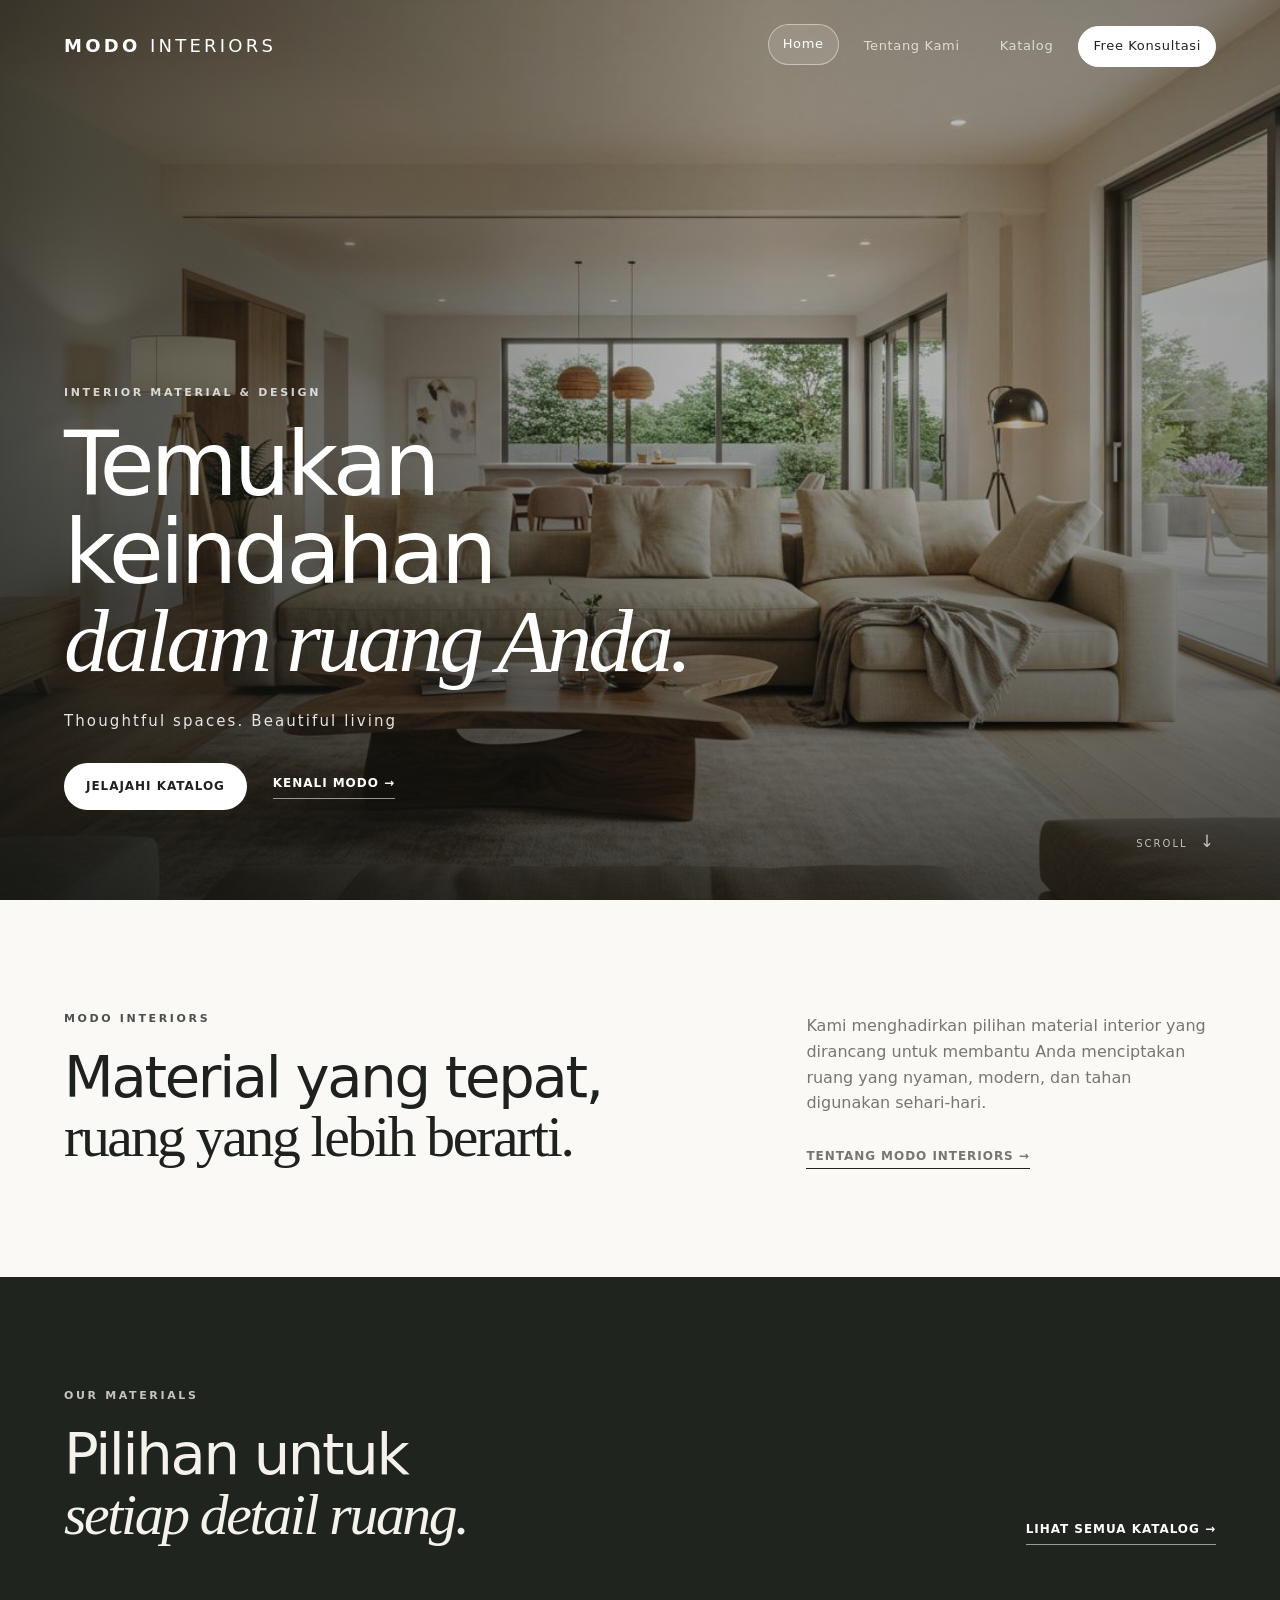
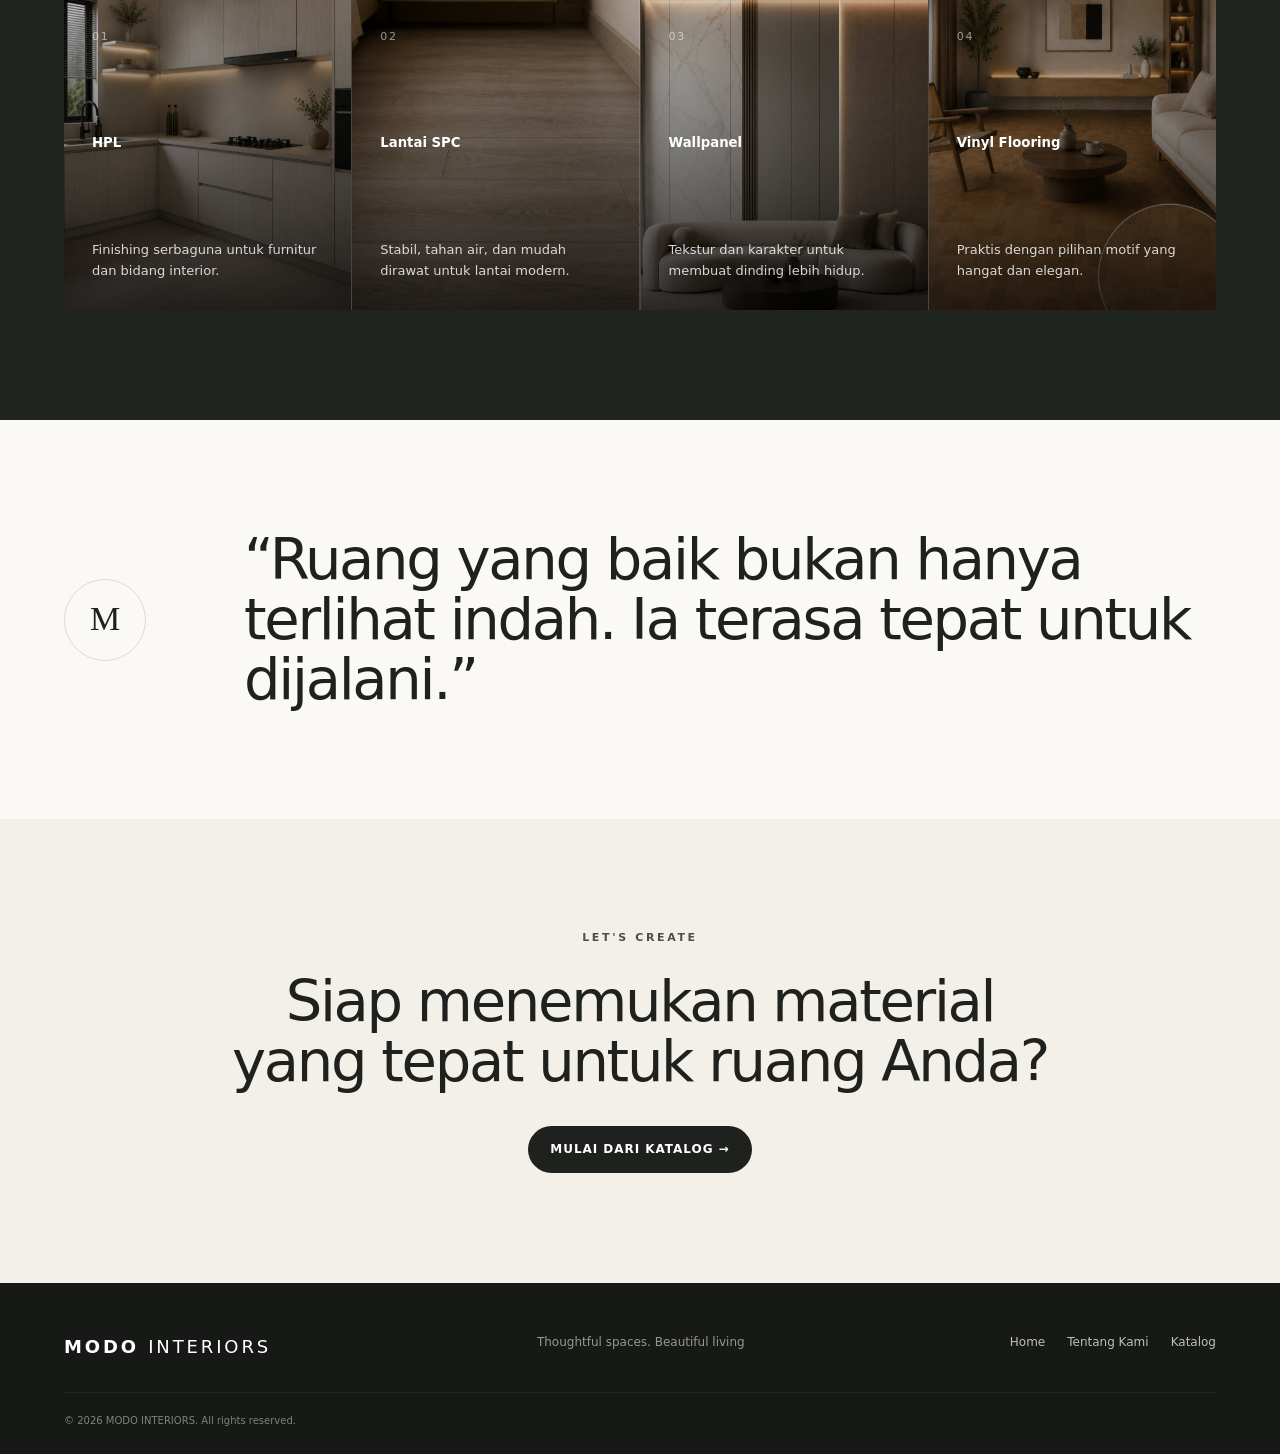
==== index.html @ 5bb3e73a "first commit" ====
<!DOCTYPE html>
<html lang="id">
<head>
  <meta charset="UTF-8">
  <meta name="viewport" content="width=device-width, initial-scale=1.0">
  <meta name="description" content="MODO INTERIORS — solusi material dan desain interior untuk ruang yang indah, fungsional, dan berkarakter.">
  <title>MODO INTERIORS — Home</title>
  <link rel="stylesheet" href="css/style.css">
</head>
<body class="home-page">
  <header class="site-header">
    <a class="brand" href="index.html">MODO <span>INTERIORS</span></a>
    <button class="menu-toggle" aria-label="Buka menu">☰</button>
    <nav class="main-nav">
      <a class="active" href="index.html">Home</a>
      <a href="about.html">Tentang Kami</a>
      <a href="katalog.html">Katalog</a>
      <a
  href="https://wa.me/6281770011710"
  target="_blank"
  rel="noopener noreferrer"
  class="nav-cta"
>
  Free Konsultasi
</a>
</a>
    </nav>
  </header>

  <main>
    <section class="hero">
      <!-- Ganti background hero di CSS (.hero) dengan foto ruangan Anda -->
      <div class="hero-overlay"></div>
      <div class="hero-content">
        <p class="eyebrow">INTERIOR MATERIAL &amp; DESIGN</p>
        <h1>Temukan keindahan<br><em>dalam ruang Anda.</em></h1>
        <p class="hero-subtitle">Thoughtful spaces. Beautiful living</p>
        <div class="hero-actions">
          <a class="btn btn-light" href="katalog.html">Jelajahi Katalog</a>
          <a class="text-link light" href="about.html">Kenali MODO →</a>
        </div>
      </div>
      <div class="hero-scroll">SCROLL <span>↓</span></div>
    </section>

    <section class="intro section">
      <div>
        <p class="eyebrow">MODO INTERIORS</p>
        <h2>Material yang tepat,<br><span>ruang yang lebih berarti.</span></h2>
      </div>
      <div class="intro-copy">
        <p>Kami menghadirkan pilihan material interior yang dirancang untuk membantu Anda menciptakan ruang yang nyaman, modern, dan tahan digunakan sehari-hari.</p>
        <a class="text-link" href="about.html">Tentang MODO INTERIORS →</a>
      </div>
    </section>

    <section class="material-preview section section-dark">
      <div class="section-heading">
        <div>
          <p class="eyebrow">OUR MATERIALS</p>
          <h2>Pilihan untuk<br><em>setiap detail ruang.</em></h2>
        </div>
        <a class="text-link light" href="katalog.html">Lihat semua katalog →</a>
      </div>
      <div class="material-grid">
        <a class="material-tile" href="katalog.html?category=hpl"><span>01</span><h5>HPL</h5><p>Finishing serbaguna untuk furnitur dan bidang interior.</p></a>
        <a class="material-tile featured" href="katalog.html?category=spc"><span>02</span><h5>Lantai SPC</h5><p>Stabil, tahan air, dan mudah dirawat untuk lantai modern.</p></a>
        <a class="material-tile" href="katalog.html?category=wallpanel"><span>03</span><h5>Wallpanel</h5><p>Tekstur dan karakter untuk membuat dinding lebih hidup.</p></a>
        <a class="material-tile" href="katalog.html?category=vinyl"><span>04</span><h5>Vinyl Flooring</h5><p>Praktis dengan pilihan motif yang hangat dan elegan.</p></a>
      </div>
    </section>

    <section class="statement section">
      <div class="statement-mark">M</div>
      <p>“Ruang yang baik bukan hanya terlihat indah. Ia terasa tepat untuk dijalani.”</p>
    </section>

    <section class="cta section">
      <p class="eyebrow">LET'S CREATE</p>
      <h2>Siap menemukan material<br>yang tepat untuk ruang Anda?</h2>
      <a class="btn btn-dark" href="katalog.html">Mulai dari Katalog →</a>
    </section>
  </main>

  <footer class="footer">
    <div class="footer-brand">MODO <span>INTERIORS</span></div>
    <div class="footer-copy">Thoughtful spaces. Beautiful living</div>
    <div class="footer-nav"><a href="index.html">Home</a><a href="about.html">Tentang Kami</a><a href="katalog.html">Katalog</a></div>
    <div class="footer-bottom">© 2026 MODO INTERIORS. All rights reserved.</div>
  </footer>
  <script src="js/main.js"></script>
</body>
</html>
---- css/style.css ----
:root{
  --ink:#1f211f;
  --muted:#77766f;
  --cream:#f3f0e9;
  --paper:#faf9f6;
  --dark:#20241f;
  --line:rgba(31,33,31,.14);
  --accent:#a98557;

  --serif:Georgia,"Times New Roman",serif;
  --sans:Inter,ui-sans-serif,system-ui,-apple-system,BlinkMacSystemFont,"Segoe UI",sans-serif;
}


/* =========================================
   RESET
========================================= */

*{
  box-sizing:border-box;
}

html{
  scroll-behavior:smooth;
}

body{
  margin:0;
  background:var(--paper);
  color:var(--ink);
  font-family:var(--sans);
  line-height:1.6;
}

a{
  color:inherit;
  text-decoration:none;
}

button{
  font:inherit;
}


/* =========================================
   NAVBAR
========================================= */

.site-header{
  position:absolute;
  z-index:20;
  top:0;
  left:0;
  width:100%;

  display:flex;
  align-items:center;
  justify-content:space-between;

  padding:26px 5vw;

  color:var(--ink);
}


/* LOGO */

.brand{
  font-size:18px;
  font-weight:800;
  letter-spacing:.18em;
  color:var(--ink);

  transition:opacity .3s ease;
}

.brand span{
  font-weight:400;
  color:var(--ink);
}

.brand:hover{
  opacity:.7;
}


/* MAIN NAV */

.main-nav{
  display:flex;
  gap:10px;
  align-items:center;

  font-size:13px;
  letter-spacing:.05em;
}

.main-nav a{
  position:relative;

  display:inline-flex;
  align-items:center;
  justify-content:center;

  padding:9px 14px;

  color:var(--ink);
  opacity:.72;

  border:1px solid transparent;
  border-radius:100px;

  transition:
    color .3s ease,
    opacity .3s ease,
    border-color .3s ease,
    background .3s ease,
    transform .3s ease;
}

.main-nav a:hover,
.main-nav a.active{
  color:var(--ink);
  opacity:1;

  border-color:rgba(31,33,31,.22);
  background:rgba(255,255,255,.55);

  transform:translateY(-2px);
}


/* NAVBAR CTA */

.nav-cta{
  display:inline-flex;
  align-items:center;
  justify-content:center;

  padding:10px 17px;

  border:1px solid var(--ink);
  border-radius:100px;

  background:var(--ink);
  color:#fff !important;

  opacity:1 !important;

  transition:
    background .3s ease,
    color .3s ease,
    transform .3s ease,
    box-shadow .3s ease;
}

.nav-cta:hover{
  background:transparent;
  color:var(--ink) !important;

  transform:translateY(-2px);

  box-shadow:0 8px 20px rgba(31,33,31,.08);
}


/* =========================================
   HOME NAVBAR
   Navbar di atas foto menggunakan warna putih
========================================= */

.home-page .site-header{
  color:#fff;
}

.home-page .brand,
.home-page .brand span{
  color:#fff;
}

.home-page .main-nav a{
  color:#fff;
}

.home-page .main-nav a:hover,
.home-page .main-nav a.active{
  color:#fff;

  border-color:rgba(255,255,255,.45);
  background:rgba(255,255,255,.12);
}

.home-page .nav-cta{
  border-color:#fff;
  background:#fff;
  color:var(--ink) !important;
}

.home-page .nav-cta:hover{
  background:transparent;
  color:#fff !important;

  box-shadow:none;
}


/* =========================================
   MOBILE MENU BUTTON
========================================= */

.menu-toggle{
  display:none;

  background:none;
  border:0;

  color:var(--ink);

  font-size:25px;
  cursor:pointer;
}

.home-page .menu-toggle{
  color:#fff;
}


/* =========================================
   HERO HOME
========================================= */

.hero{
  min-height:100vh;

  position:relative;

  display:flex;
  align-items:flex-end;

  overflow:hidden;

  color:#fff;

  background:
    linear-gradient(
      90deg,
      rgba(22,25,22,.72),
      rgba(22,25,22,.25) 60%,
      rgba(22,25,22,.38)
    ),
    url("../assets/hero-room.jpg") center/cover,
    linear-gradient(135deg,#756b5d,#252823);
}

.hero-overlay{
  position:absolute;
  inset:0;

  background:
    linear-gradient(
      0deg,
      rgba(10,12,10,.55),
      transparent 55%
    );
}

.hero-content{
  position:relative;
  z-index:1;

  padding:0 5vw 10vh;

  max-width:900px;
}

.eyebrow{
  font-size:11px;
  letter-spacing:.24em;
  font-weight:700;

  margin:0 0 20px;

  opacity:.78;
}

.hero h1,
.page-hero h1,
.catalog-header h1{
  font-size:clamp(48px,7vw,92px);
  line-height:.98;

  letter-spacing:-.045em;

  margin:0;

  font-weight:500;
}

h1 em,
h2 em{
  font-family:var(--serif);
  font-weight:400;
}

.hero-subtitle{
  font-size:15px;
  letter-spacing:.14em;

  margin:24px 0 30px;

  opacity:.88;
}

.hero-actions{
  display:flex;
  gap:26px;

  align-items:center;
}

.hero-scroll{
  position:absolute;

  right:5vw;
  bottom:45px;

  font-size:10px;
  letter-spacing:.2em;

  opacity:.7;
}

.hero-scroll span{
  font-size:17px;
  margin-left:7px;
}


/* =========================================
   BUTTONS
========================================= */

.btn{
  display:inline-flex;
  align-items:center;
  justify-content:center;

  padding:13px 21px;

  border-radius:100px;
  border:1px solid transparent;

  font-size:12px;
  font-weight:700;

  letter-spacing:.08em;
  text-transform:uppercase;

  transition:
    transform .3s ease,
    background .3s ease,
    color .3s ease,
    border-color .3s ease;
}

.btn:hover{
  transform:translateY(-2px);
}

.btn-light{
  background:#fff;
  color:var(--ink);
}

.btn-dark{
  background:var(--ink);
  color:#fff;
}

.text-link{
  font-size:12px;
  font-weight:700;

  letter-spacing:.08em;
  text-transform:uppercase;

  border-bottom:1px solid var(--ink);

  padding-bottom:5px;
}

.text-link.light{
  color:#fff;
  border-color:rgba(255,255,255,.55);
}


/* =========================================
   GENERAL SECTION
========================================= */

.section{
  padding:110px 5vw;
}


/* =========================================
   INTRO
========================================= */

.intro{
  display:grid;

  grid-template-columns:1.2fr .8fr;

  gap:10vw;

  align-items:end;
}

.intro h2,
.section-heading h2,
.statement p,
.about-text h2,
.about-services h2,
.cta h2{
  font-size:clamp(38px,4.5vw,64px);

  line-height:1.04;

  letter-spacing:-.04em;

  font-weight:500;

  margin:0;
}

.intro h2 span{
  font-family:var(--serif);
  font-weight:400;
}

.intro-copy{
  max-width:480px;
  color:var(--muted);
}

.intro-copy p{
  font-size:16px;
  margin:0 0 26px;
}


/* =========================================
   DARK SECTION
========================================= */

.section-dark{
  background:var(--dark);
  color:#f5f2eb;
}

.section-heading{
  display:flex;

  justify-content:space-between;

  gap:30px;

  align-items:end;

  margin-bottom:55px;
}


/* =========================================
   MATERIAL GRID
========================================= */

.material-grid{
  display:grid;

  grid-template-columns:repeat(4,1fr);

  gap:1px;

  background:rgba(255,255,255,.16);
}

.material-tile{
  min-height:310px;

  padding:28px;

  display:flex;
  flex-direction:column;
  justify-content:space-between;

  background:var(--dark);

  transition:.35s;
}

.material-tile:hover{
  background:#2c312b;

  transform:translateY(-4px);
}

.material-tile span,
.value-grid span,
.service-list span{
  font-size:11px;
  letter-spacing:.16em;

  opacity:.55;
}

.material-tile h3{
  font-size:29px;

  margin:0 0 9px;

  font-weight:500;
}

.material-tile p{
  font-size:13px;

  color:#b9b8b1;

  margin:0;

  max-width:230px;
}


/* =========================================
   STATEMENT
========================================= */

.statement{
  display:grid;

  grid-template-columns:120px 1fr;

  gap:60px;

  align-items:center;
}

.statement-mark{
  width:82px;
  height:82px;

  border:1px solid var(--line);

  border-radius:50%;

  display:grid;
  place-items:center;

  font-family:var(--serif);

  font-size:34px;
}

.statement p{
  max-width:950px;
}


/* =========================================
   CTA SECTION
========================================= */

.cta{
  text-align:center;

  background:var(--cream);
}

.cta .eyebrow{
  margin-bottom:25px;
}

.cta .btn{
  margin-top:34px;
}


/* =========================================
   FOOTER
========================================= */

.footer{
  background:#161915;

  color:#fff;

  padding:50px 5vw 25px;

  display:grid;

  grid-template-columns:1fr 1fr auto;

  gap:30px;

  align-items:start;
}

.footer-brand{
  font-size:18px;

  font-weight:800;

  letter-spacing:.16em;

  color:#fff;
}

.footer-brand span{
  font-weight:400;
  color:#fff;
}

.footer-copy{
  font-size:12px;
  opacity:.55;
}

.footer-nav{
  display:flex;

  gap:22px;

  font-size:12px;

  opacity:.72;
}

.footer-nav a{
  transition:opacity .25s ease;
}

.footer-nav a:hover{
  opacity:1;
}

.footer-bottom{
  grid-column:1/-1;

  border-top:1px solid rgba(255,255,255,.12);

  padding-top:20px;

  font-size:10px;

  opacity:.45;
}


/* =========================================
   ABOUT PAGE HERO
========================================= */


 .page-hero{
  min-height:72vh;

  position:relative;

  display:flex;

  align-items:end;

  padding:0 5vw 90px;

  color:#fff;

  background:
    linear-gradient(
      90deg,
      rgba(25,28,25,.65),
      rgba(25,28,25,.25)
    ),
    url("../assets/tentangkami.jpg") center/cover no-repeat,
    linear-gradient(135deg,#242821,#55584e);
}



/* =========================================
   ABOUT STORY
========================================= */

.about-story{
  display:grid;

  grid-template-columns:.35fr 1fr;

  gap:8vw;
}

.about-text{
  max-width:850px;
}

.about-text h2{
  margin-bottom:35px;
}

.about-text p{
  color:var(--muted);

  max-width:760px;

  font-size:17px;
}


/* =========================================
   ABOUT VALUES
========================================= */

.value-grid{
  display:grid;

  grid-template-columns:repeat(3,1fr);

  gap:1px;

  background:rgba(255,255,255,.15);
}

.value-grid article{
  background:var(--dark);

  padding:35px;

  min-height:300px;
}

.value-grid h3{
  font-size:30px;

  font-weight:500;

  margin:75px 0 12px;
}

.value-grid p{
  font-size:14px;

  color:#b9b8b1;

  max-width:300px;
}


/* =========================================
   ABOUT SERVICES
========================================= */

.about-services{
  display:grid;

  grid-template-columns:1fr 1fr;

  gap:10vw;
}

.service-list{
  border-top:1px solid var(--line);
}

.service-list div{
  padding:23px 0;

  border-bottom:1px solid var(--line);

  display:grid;

  grid-template-columns:50px 1fr;

  column-gap:15px;
}

.service-list strong{
  font-size:19px;

  font-weight:500;
}

.service-list p{
  grid-column:2;

  margin:5px 0 0;

  color:var(--muted);

  font-size:14px;
}


/* =========================================
   ABOUT COMPANY INFO
========================================= */

.about-info{
  display:grid;

  grid-template-columns:repeat(3,1fr);

  gap:30px;

  margin-top:60px;

  border-top:1px solid var(--line);

  padding-top:30px;
}

.about-info-item{
  padding-right:30px;

  border-right:1px solid var(--line);
}

.about-info-item:last-child{
  border-right:none;
}

.about-label{
  display:block;

  margin-bottom:12px;

  font-size:10px;

  letter-spacing:.18em;

  text-transform:uppercase;

  color:#777;
}

.about-info-item p{
  margin:0;

  color:var(--ink);

  font-size:14px;

  line-height:1.7;
}


/* =========================================
   CATALOG HEADER
========================================= */

.catalog-header{
  padding-top:170px;

  padding-bottom:80px;

  background:var(--cream);
}

.catalog-lead{
  max-width:540px;

  margin:30px 0 0;

  color:var(--muted);

  font-size:16px;
}

.catalog-categories{
  padding-top:50px;
}


/* =========================================
   CATALOG GRID
========================================= */

.catalog-grid{
  display:grid;

  grid-template-columns:repeat(3,1fr);

  gap:18px;
}


/* =========================================
   CATALOG CARD
========================================= */

.catalog-card{
  position:relative;

  min-height:380px;

  overflow:hidden;

  border:none;

  color:#fff;

  background:#333;

  cursor:pointer;

  transition:
    transform .3s ease,
    box-shadow .3s ease;
}

.catalog-card:hover,
.catalog-card.selected{
  transform:translateY(-5px);

  box-shadow:
    0 15px 40px rgba(31,33,31,.15);
}


/* CATALOG IMAGE */

.catalog-card-image{
  position:absolute;

  inset:0;

  width:100%;
  height:100%;

  object-fit:cover;

  transition:transform .5s ease;
}

.catalog-card:hover .catalog-card-image{
  transform:scale(1.05);
}


/* CATALOG OVERLAY */

.catalog-card-overlay{
  position:absolute;

  inset:0;

  background:
    linear-gradient(
      to top,
      rgba(0,0,0,.75),
      rgba(0,0,0,.1) 65%
    );
}


/* CATALOG TEXT */

.catalog-card .catalog-number,
.catalog-card .catalog-card-info,
.catalog-card .catalog-arrow{
  position:relative;

  z-index:2;
}

.catalog-card .catalog-number{
  display:block;

  padding:26px;

  color:#fff;

  opacity:.75;
}

.catalog-card-info{
  position:absolute !important;

  left:26px;
  right:70px;
  bottom:26px;

  margin-top:auto;
}

.catalog-card h3{
  color:#fff;

  font-size:30px;

  font-weight:500;

  margin:0 0 8px;
}

.catalog-card p{
  color:rgba(255,255,255,.78);

  font-size:13px;

  margin:0;

  max-width:270px;
}


/* CATALOG ARROW */

.catalog-arrow{
  position:absolute !important;

  right:26px;
  bottom:26px;

  font-size:18px;

  color:#fff;

  z-index:3 !important;

  transition:
    transform .3s ease,
    opacity .3s ease;
}

.catalog-card:hover .catalog-arrow{
  transform:translateX(5px);
}


/* =========================================
   CATALOG DETAIL
========================================= */

.catalog-detail{
  display:none;
}

.catalog-detail.open{
  display:block;
}

.detail-top{
  display:flex;

  justify-content:space-between;

  gap:30px;

  align-items:start;

  margin-bottom:45px;
}

.detail-top h2{
  font-size:clamp(40px,5vw,70px);

  line-height:1;

  margin:0 0 15px;

  font-weight:500;
}

.detail-top p{
  color:#b9b8b1;

  max-width:600px;
}


/* CLOSE BUTTON */

.detail-close{
  border:1px solid rgba(255,255,255,.25);

  background:none;

  color:#fff;

  width:42px;
  height:42px;

  border-radius:50%;

  font-size:25px;

  cursor:pointer;

  transition:
    background .3s ease,
    border-color .3s ease,
    transform .3s ease;
}

.detail-close:hover{
  background:rgba(255,255,255,.08);

  border-color:rgba(255,255,255,.5);

  transform:rotate(90deg);
}


/* DETAIL CONTENT */

.detail-content{
  display:grid;

  grid-template-columns:1fr 1fr;

  gap:25px;
}

.detail-image{
  background:#30352f;

  padding:12px;
}

.detail-image img{
  display:block;

  width:100%;
  height:auto;
}

.detail-placeholder{
  min-height:330px;

  border:1px dashed rgba(255,255,255,.25);

  display:grid;

  place-items:center;

  text-align:center;

  padding:40px;

  color:#aaa;
}

.detail-placeholder strong{
  display:block;

  color:#fff;

  font-size:20px;

  margin-bottom:8px;
}


/* =========================================
   ABOUT PAGE HERO - OPTIONAL ROOM IMAGE
========================================= */

/*
  Masukkan foto ruangan Tentang Kami ke:

  assets/about-hero.jpg

  Jika nama file berbeda,
  ubah url di .page-hero di atas.
*/


/* =========================================
   TABLET
========================================= */

@media(max-width:900px){

  /* NAVBAR */

  .main-nav{
    display:none;

    position:absolute;

    top:72px;

    right:5vw;
    left:5vw;

    background:rgba(25,27,24,.97);

    padding:22px;

    flex-direction:column;

    align-items:stretch;

    border-radius:14px;

    box-shadow:
      0 15px 40px rgba(0,0,0,.15);
  }

  .main-nav.open{
    display:flex;
  }

  .main-nav a{
    color:#fff;

    justify-content:flex-start;

    width:100%;
  }

  .main-nav a:hover,
  .main-nav a.active{
    color:#fff;

    border-color:rgba(255,255,255,.25);

    background:rgba(255,255,255,.08);
  }

  .nav-cta{
    text-align:center;

    justify-content:center !important;

    margin-top:5px;
  }

  .menu-toggle{
    display:block;
  }


  /* HOME */

  .hero-content{
    padding-bottom:90px;
  }


  /* GENERAL */

  .intro,
  .about-story,
  .about-services{
    grid-template-columns:1fr;

    gap:45px;
  }


  /* MATERIAL */

  .material-grid,
  .catalog-grid{
    grid-template-columns:repeat(2,1fr);
  }


  /* VALUES */

  .value-grid{
    grid-template-columns:1fr;
  }


  /* FOOTER */

  .footer{
    grid-template-columns:1fr 1fr;
  }

  .footer-nav{
    grid-column:1/-1;
  }


  /* CATALOG DETAIL */

  .detail-content{
    grid-template-columns:1fr;
  }


  /* ABOUT INFO */

  .about-info{
    grid-template-columns:1fr 1fr;
  }

  .about-info-item:nth-child(2){
    border-right:none;
  }

  .about-info-item:last-child{
    grid-column:1/-1;

    border-top:1px solid var(--line);

    padding-top:25px;
  }

}


/* =========================================
   MOBILE
========================================= */

@media(max-width:600px){

  /* HEADER */

  .site-header{
    padding:20px 6vw;
  }


  /* HOME */

  .hero{
    min-height:90vh;
  }

  .hero h1{
    font-size:50px;
  }

  .hero-actions{
    flex-direction:column;

    align-items:flex-start;

    gap:18px;
  }


  /* SECTION */

  .section{
    padding:75px 6vw;
  }


  /* MATERIAL + CATALOG */

  .material-grid,
  .catalog-grid{
    grid-template-columns:1fr;
  }

  .material-tile{
  position:relative;
  min-height:310px;

  padding:28px;

  display:flex;
  flex-direction:column;
  justify-content:space-between;

  overflow:hidden;

  color:#fff;

  background-color:#333;

  background-size:cover;
  background-position:center;

  transition:
    transform .35s ease,
    box-shadow .35s ease;
}

/* TEXT DI ATAS GAMBAR */
.material-tile span,
.material-tile h3,
.material-tile p{
  position:relative;
  z-index:2;
}


/* JUDUL */
.material-tile h3{
  color:#fff;
}


/* DESKRIPSI */
.material-tile p{
  color:rgba(255,255,255,.82);
}


/* HOVER */
.material-tile:hover{
  transform:translateY(-5px);

  box-shadow:
    0 18px 40px rgba(0,0,0,.18);
}

.material-grid,
.catalog-grid{
  grid-template-columns:1fr;
}

.material-tile{
  min-height:310px;
}
  /* SECTION HEADING */

  .section-heading{
    display:block;
  }

  .section-heading .text-link{
    display:inline-block;

    margin-top:25px;
  }


  /* STATEMENT */

  .statement{
    grid-template-columns:1fr;

    gap:25px;
  }

  .statement-mark{
    width:62px;
    height:62px;
  }


  /* ABOUT */

  .page-hero{
    min-height:65vh;

    padding:0 6vw 70px;

    background-position:center;
  }


  /* FOOTER */

  .footer{
    padding:40px 6vw;

    grid-template-columns:1fr;
  }

  .footer-nav{
    grid-column:auto;

    flex-wrap:wrap;
  }


  /* ABOUT INFO */

  /* =========================================
   ABOUT PAGE HERO
========================================= */

.about-hero {
  position: relative;

  min-height: 75vh;

  display: flex;
  align-items: flex-end;

  padding: 100px 7%;

  background-image: url("../assets/tentangkami.jpg") ;
  background-size: cover;
  background-position: center;
  background-repeat: no-repeat;

  overflow: hidden;
}


/* Overlay */

.about-hero-overlay {
  position: absolute;

  inset: 0;

  background:
    linear-gradient(
      90deg,
      rgba(20, 23, 20, .72) 0%,
      rgba(20, 23, 20, .35) 55%,
      rgba(20, 23, 20, .10) 100%
    );
}


/* Content */

.about-hero-content {
  position: relative;

  z-index: 2;

  max-width: 680px;

  color: #fff;
}


.about-hero-content .eyebrow {
  display: block;

  margin-bottom: 20px;

  font-size: 10px;
  letter-spacing: .25em;
  text-transform: uppercase;

  opacity: .8;
}


.about-hero-content h1 {
  margin: 0 0 24px;

  font-size: clamp(42px, 6vw, 78px);

  line-height: .98;

  font-weight: 400;

  letter-spacing: -.03em;
}


.about-hero-content p {
  max-width: 520px;

  margin: 0;

  font-size: 15px;

  line-height: 1.8;

  color: rgba(255,255,255,.82);
}
  /* CATALOG CARD */

  .catalog-card{
    min-height:340px;
  }


  /* CATALOG DETAIL */

  .detail-top{
    flex-direction:column;
  }

  .detail-close{
    align-self:flex-end;
  }

}

/* =========================================
   MATERIAL GRID
========================================= */

.material-grid{
  display:grid;
  grid-template-columns:repeat(4,1fr);
  gap:1px;
  background:rgba(255,255,255,.16);
}


.material-tile{
  position:relative;

  min-height:310px;

  padding:28px;

  display:flex;
  flex-direction:column;
  justify-content:space-between;

  overflow:hidden;

  color:#fff;

  background-color:#333;

  background-size:cover;
  background-position:center;

  transition:
    transform .35s ease,
    box-shadow .35s ease;
}


/* =========================================
   MATERIAL IMAGE BACKGROUND
========================================= */

.material-tile:nth-child(1){
  background-image:
    linear-gradient(
      to top,
      rgba(0,0,0,.78),
      rgba(0,0,0,.15)
    ),
    url("/assets/hpl/hpl\ -\ Copy.png");
}


.material-tile:nth-child(2){
  background-image:
    linear-gradient(
      to top,
      rgba(0,0,0,.78),
      rgba(0,0,0,.15)
    ),
    url("/assets/lantai-spc/lantai-spc\ -\ Copy.png");
}


.material-tile:nth-child(3){
  background-image:
    linear-gradient(
      to top,
      rgba(0,0,0,.78),
      rgba(0,0,0,.15)
    ),
    url("/assets/wallpanel/wallpanel\ -\ Copy.png");
}


.material-tile:nth-child(4){
  background-image:
    linear-gradient(
      to top,
      rgba(0,0,0,.78),
      rgba(0,0,0,.15)
    ),
    url("/assets/vinyl-flooring/vinyl-flooring\ -\ Copy.png");
}


/* TEXT */

.material-tile span,
.material-tile h3,
.material-tile p{
  position:relative;
  z-index:2;
}


.material-tile h3{
  color:#fff;
}


.material-tile p{
  color:rgba(255,255,255,.82);
}


/* HOVER */

.material-tile:hover{
  transform:translateY(-5px);

  box-shadow:
    0 18px 40px rgba(0,0,0,.18);
}
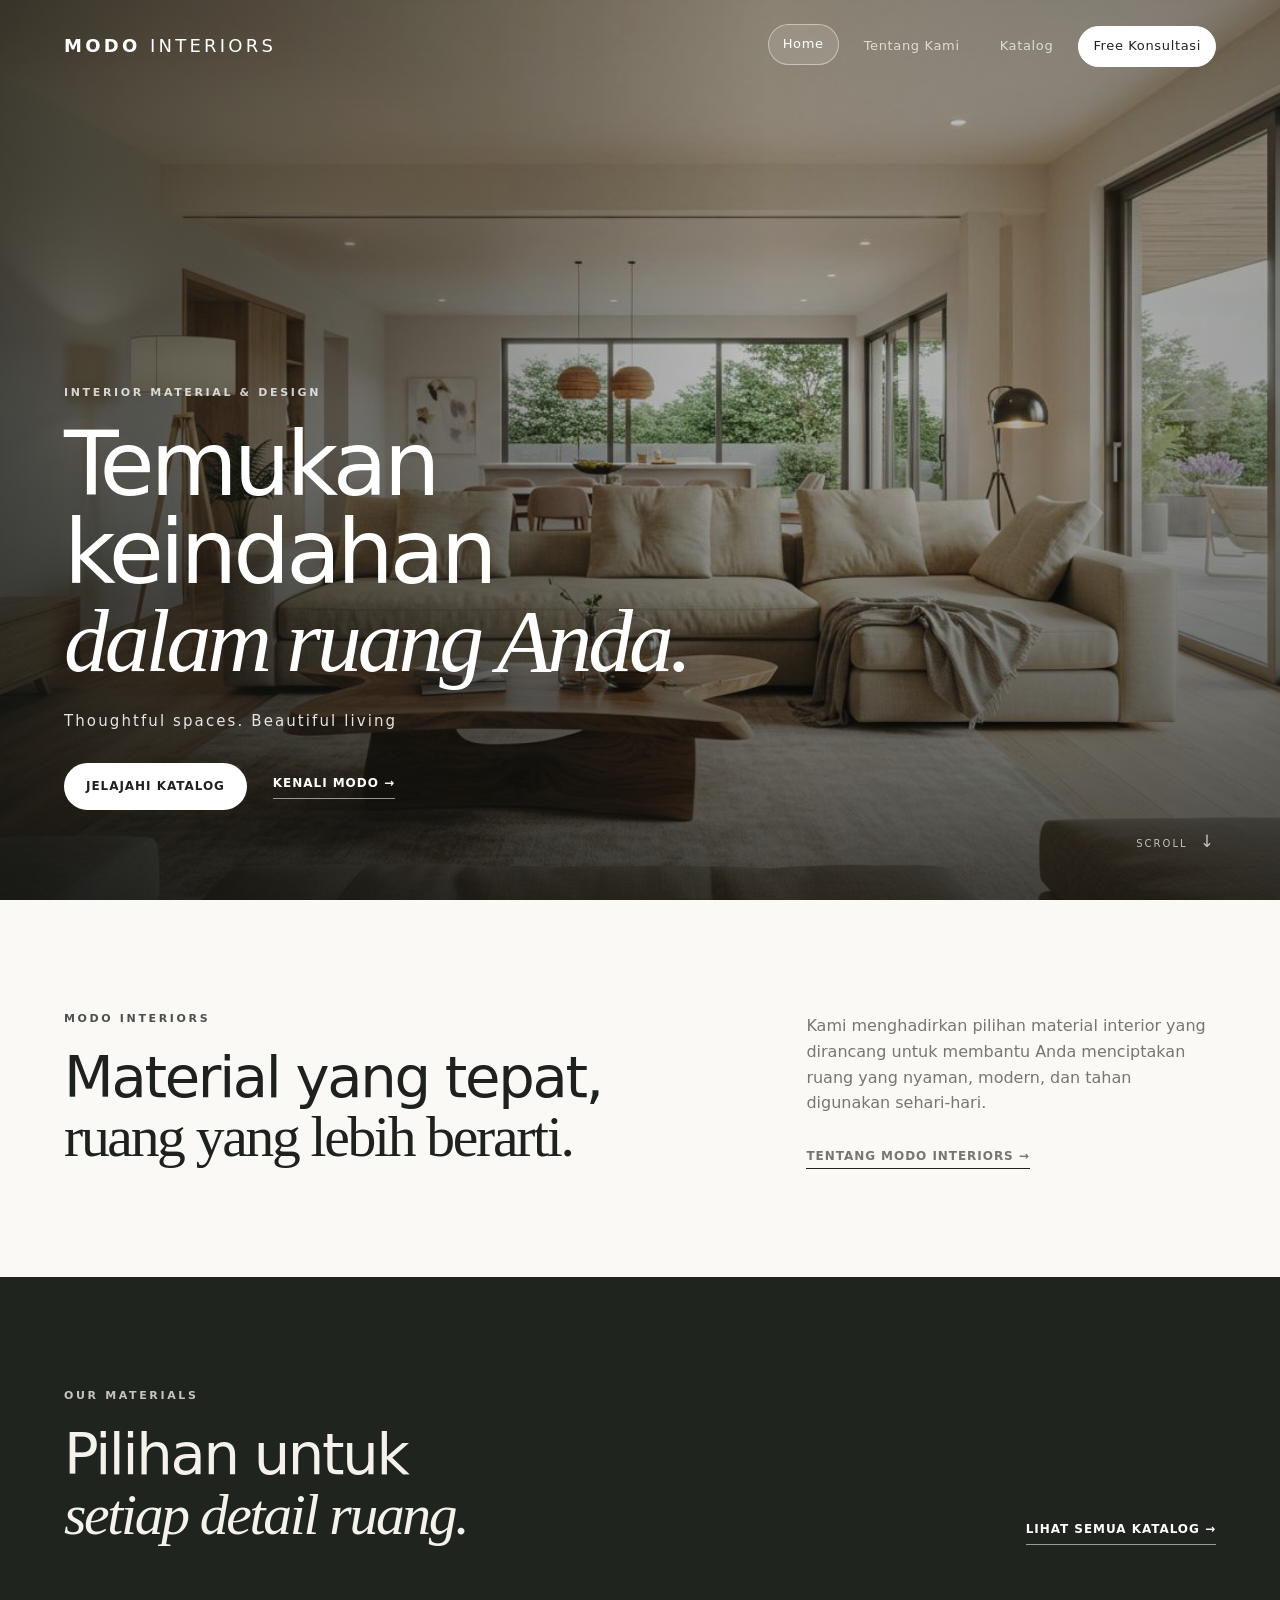
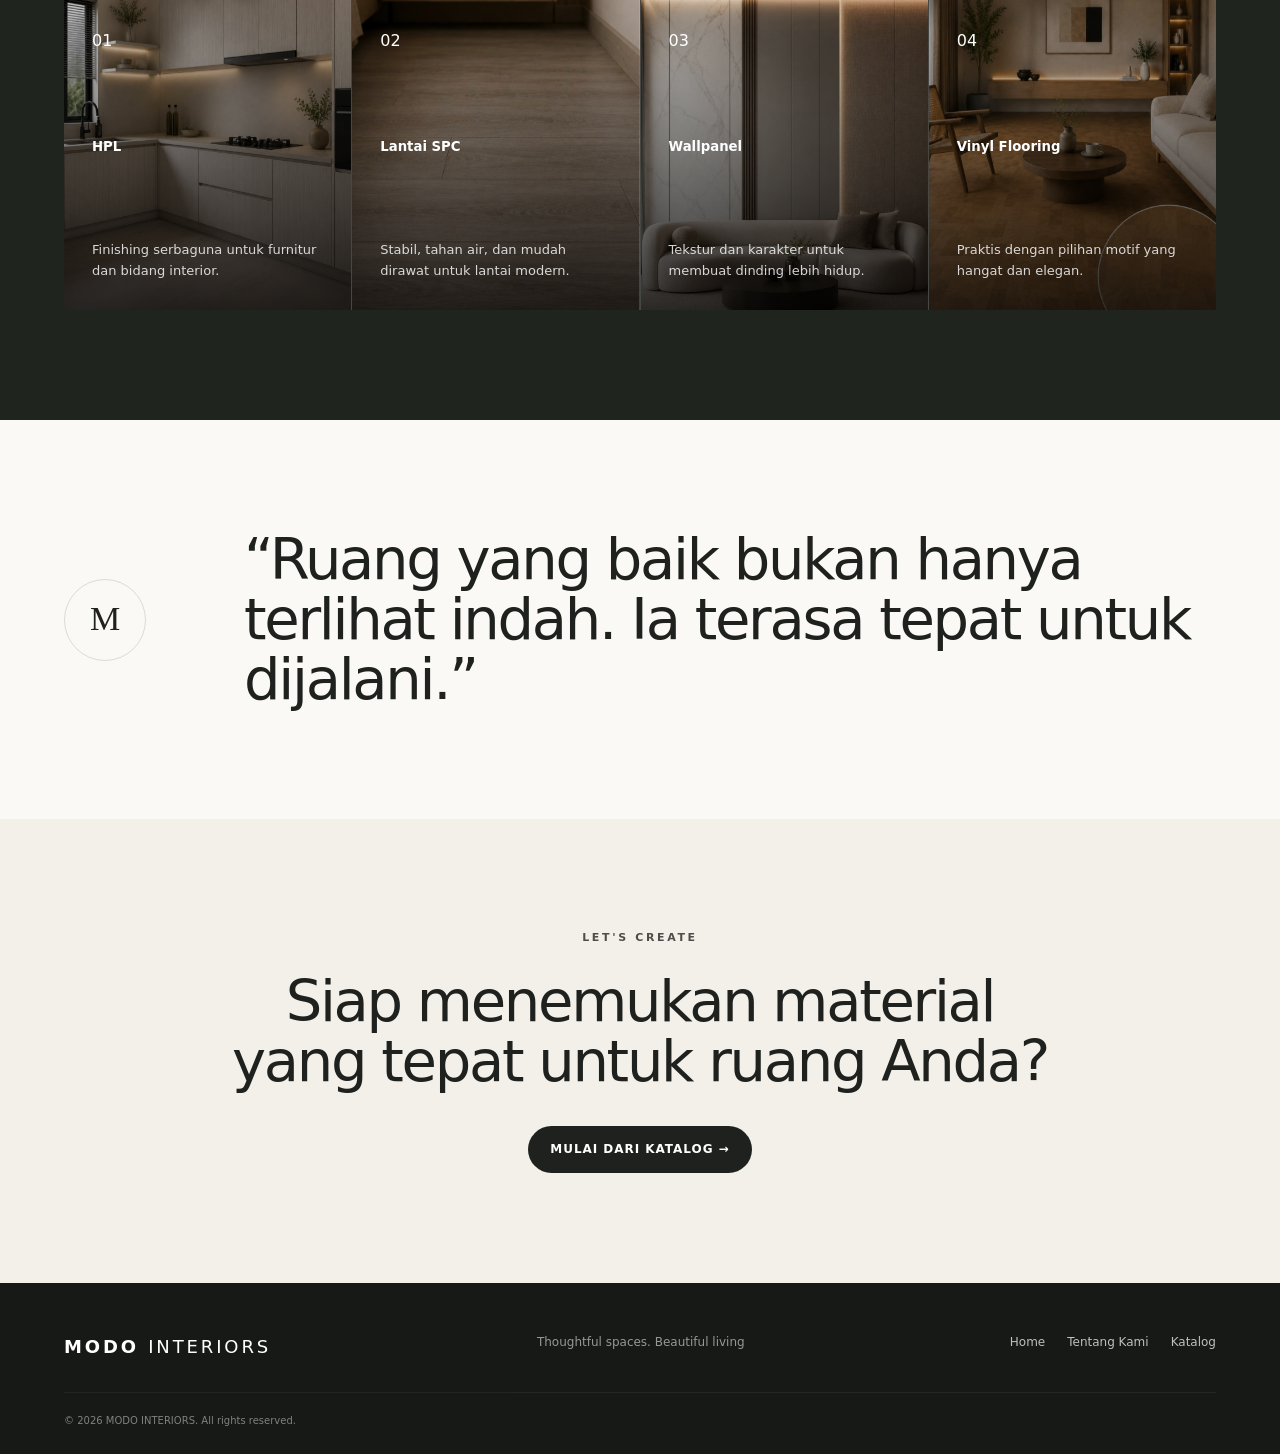
==== commit 4bed5cee: "Update website design and functionality" ====
--- a/index.html
+++ b/index.html
@@ -16,7 +16,7 @@
       <a href="about.html">Tentang Kami</a>
       <a href="katalog.html">Katalog</a>
       <a
-  href="https://wa.me/6281770011710"
+  href="https://wa.me/628999089275"
   target="_blank"
   rel="noopener noreferrer"
   class="nav-cta"
--- a/css/style.css
+++ b/css/style.css
@@ -1,4 +1,5 @@
 :root{
+
   --ink:#1f211f;
   --muted:#77766f;
   --cream:#f3f0e9;
@@ -8,7 +9,9 @@
   --accent:#a98557;
 
   --serif:Georgia,"Times New Roman",serif;
+
   --sans:Inter,ui-sans-serif,system-ui,-apple-system,BlinkMacSystemFont,"Segoe UI",sans-serif;
+
 }
 
 
@@ -47,10 +50,13 @@
 ========================================= */
 
 .site-header{
+
   position:absolute;
   z-index:20;
+
   top:0;
   left:0;
+
   width:100%;
 
   display:flex;
@@ -66,15 +72,18 @@
 /* LOGO */
 
 .brand{
+
   font-size:18px;
   font-weight:800;
   letter-spacing:.18em;
+
   color:var(--ink);
 
   transition:opacity .3s ease;
 }
 
 .brand span{
+
   font-weight:400;
   color:var(--ink);
 }
@@ -87,8 +96,11 @@
 /* MAIN NAV */
 
 .main-nav{
+
   display:flex;
+
   gap:10px;
+
   align-items:center;
 
   font-size:13px;
@@ -96,18 +108,22 @@
 }
 
 .main-nav a{
+
   position:relative;
 
   display:inline-flex;
+
   align-items:center;
   justify-content:center;
 
   padding:9px 14px;
 
   color:var(--ink);
+
   opacity:.72;
 
   border:1px solid transparent;
+
   border-radius:100px;
 
   transition:
@@ -120,10 +136,13 @@
 
 .main-nav a:hover,
 .main-nav a.active{
+
   color:var(--ink);
+
   opacity:1;
 
   border-color:rgba(31,33,31,.22);
+
   background:rgba(255,255,255,.55);
 
   transform:translateY(-2px);
@@ -133,16 +152,20 @@
 /* NAVBAR CTA */
 
 .nav-cta{
+
   display:inline-flex;
+
   align-items:center;
   justify-content:center;
 
   padding:10px 17px;
 
   border:1px solid var(--ink);
+
   border-radius:100px;
 
   background:var(--ink);
+
   color:#fff !important;
 
   opacity:1 !important;
@@ -155,12 +178,15 @@
 }
 
 .nav-cta:hover{
+
   background:transparent;
+
   color:var(--ink) !important;
 
   transform:translateY(-2px);
 
-  box-shadow:0 8px 20px rgba(31,33,31,.08);
+  box-shadow:
+    0 8px 20px rgba(31,33,31,.08);
 }
 
 
@@ -184,20 +210,27 @@
 
 .home-page .main-nav a:hover,
 .home-page .main-nav a.active{
+
   color:#fff;
 
   border-color:rgba(255,255,255,.45);
+
   background:rgba(255,255,255,.12);
 }
 
 .home-page .nav-cta{
+
   border-color:#fff;
+
   background:#fff;
+
   color:var(--ink) !important;
 }
 
 .home-page .nav-cta:hover{
+
   background:transparent;
+
   color:#fff !important;
 
   box-shadow:none;
@@ -209,14 +242,17 @@
 ========================================= */
 
 .menu-toggle{
+
   display:none;
 
   background:none;
+
   border:0;
 
   color:var(--ink);
 
   font-size:25px;
+
   cursor:pointer;
 }
 
@@ -230,11 +266,13 @@
 ========================================= */
 
 .hero{
+
   min-height:100vh;
 
   position:relative;
 
   display:flex;
+
   align-items:flex-end;
 
   overflow:hidden;
@@ -242,21 +280,31 @@
   color:#fff;
 
   background:
+
     linear-gradient(
       90deg,
       rgba(22,25,22,.72),
       rgba(22,25,22,.25) 60%,
       rgba(22,25,22,.38)
     ),
+
     url("../assets/hero-room.jpg") center/cover,
-    linear-gradient(135deg,#756b5d,#252823);
+
+    linear-gradient(
+      135deg,
+      #756b5d,
+      #252823
+    );
 }
 
 .hero-overlay{
+
   position:absolute;
+
   inset:0;
 
   background:
+
     linear-gradient(
       0deg,
       rgba(10,12,10,.55),
@@ -265,7 +313,9 @@
 }
 
 .hero-content{
+
   position:relative;
+
   z-index:1;
 
   padding:0 5vw 10vh;
@@ -274,8 +324,11 @@
 }
 
 .eyebrow{
+
   font-size:11px;
+
   letter-spacing:.24em;
+
   font-weight:700;
 
   margin:0 0 20px;
@@ -286,7 +339,9 @@
 .hero h1,
 .page-hero h1,
 .catalog-header h1{
+
   font-size:clamp(48px,7vw,92px);
+
   line-height:.98;
 
   letter-spacing:-.045em;
@@ -298,12 +353,16 @@
 
 h1 em,
 h2 em{
+
   font-family:var(--serif);
+
   font-weight:400;
 }
 
 .hero-subtitle{
+
   font-size:15px;
+
   letter-spacing:.14em;
 
   margin:24px 0 30px;
@@ -312,26 +371,33 @@
 }
 
 .hero-actions{
+
   display:flex;
+
   gap:26px;
 
   align-items:center;
 }
 
 .hero-scroll{
+
   position:absolute;
 
   right:5vw;
+
   bottom:45px;
 
   font-size:10px;
+
   letter-spacing:.2em;
 
   opacity:.7;
 }
 
 .hero-scroll span{
+
   font-size:17px;
+
   margin-left:7px;
 }
 
@@ -341,19 +407,24 @@
 ========================================= */
 
 .btn{
+
   display:inline-flex;
+
   align-items:center;
   justify-content:center;
 
   padding:13px 21px;
 
   border-radius:100px;
+
   border:1px solid transparent;
 
   font-size:12px;
+
   font-weight:700;
 
   letter-spacing:.08em;
+
   text-transform:uppercase;
 
   transition:
@@ -368,20 +439,27 @@
 }
 
 .btn-light{
+
   background:#fff;
+
   color:var(--ink);
 }
 
 .btn-dark{
+
   background:var(--ink);
+
   color:#fff;
 }
 
 .text-link{
+
   font-size:12px;
+
   font-weight:700;
 
   letter-spacing:.08em;
+
   text-transform:uppercase;
 
   border-bottom:1px solid var(--ink);
@@ -390,7 +468,9 @@
 }
 
 .text-link.light{
+
   color:#fff;
+
   border-color:rgba(255,255,255,.55);
 }
 
@@ -400,6 +480,7 @@
 ========================================= */
 
 .section{
+
   padding:110px 5vw;
 }
 
@@ -409,6 +490,7 @@
 ========================================= */
 
 .intro{
+
   display:grid;
 
   grid-template-columns:1.2fr .8fr;
@@ -424,6 +506,7 @@
 .about-text h2,
 .about-services h2,
 .cta h2{
+
   font-size:clamp(38px,4.5vw,64px);
 
   line-height:1.04;
@@ -436,17 +519,23 @@
 }
 
 .intro h2 span{
+
   font-family:var(--serif);
+
   font-weight:400;
 }
 
 .intro-copy{
+
   max-width:480px;
+
   color:var(--muted);
 }
 
 .intro-copy p{
+
   font-size:16px;
+
   margin:0 0 26px;
 }
 
@@ -456,11 +545,14 @@
 ========================================= */
 
 .section-dark{
+
   background:var(--dark);
+
   color:#f5f2eb;
 }
 
 .section-heading{
+
   display:flex;
 
   justify-content:space-between;
@@ -478,6 +570,7 @@
 ========================================= */
 
 .material-grid{
+
   display:grid;
 
   grid-template-columns:repeat(4,1fr);
@@ -488,206 +581,309 @@
 }
 
 .material-tile{
+
+  position:relative;
+
   min-height:310px;
 
   padding:28px;
 
   display:flex;
+
   flex-direction:column;
+
   justify-content:space-between;
 
-  background:var(--dark);
-
-  transition:.35s;
+  overflow:hidden;
+
+  color:#fff;
+
+  background-color:#333;
+
+  background-size:cover;
+
+  background-position:center;
+
+  transition:
+    transform .35s ease,
+    box-shadow .35s ease;
+}
+
+
+/* MATERIAL IMAGE BACKGROUND */
+
+.material-tile:nth-child(1){
+
+  background-image:
+
+    linear-gradient(
+      to top,
+      rgba(0,0,0,.78),
+      rgba(0,0,0,.15)
+    ),
+
+    url("/assets/hpl/hpl.png");
+}
+
+.material-tile:nth-child(2){
+
+  background-image:
+
+    linear-gradient(
+      to top,
+      rgba(0,0,0,.78),
+      rgba(0,0,0,.15)
+    ),
+
+    url("/assets/lantai-spc/lantai-spc.png");
+}
+
+.material-tile:nth-child(3){
+
+  background-image:
+
+    linear-gradient(
+      to top,
+      rgba(0,0,0,.78),
+      rgba(0,0,0,.15)
+    ),
+
+    url("/assets/wallpanel/wallpanel.png");
+}
+
+.material-tile:nth-child(4){
+
+  background-image:
+
+    linear-gradient(
+      to top,
+      rgba(0,0,0,.78),
+      rgba(0,0,0,.15)
+    ),
+
+    url("/assets/vinyl-flooring/vinyl-flooring.png");
+}
+
+
+/* MATERIAL TEXT */
+
+.material-tile span,
+.material-tile h3,
+.material-tile p{
+
+  position:relative;
+
+  z-index:2;
+}
+
+.material-tile h3{
+
+  font-size:29px;
+
+  margin:0 0 9px;
+
+  font-weight:500;
+
+  color:#fff;
+}
+
+.material-tile p{
+
+  font-size:13px;
+
+  color:rgba(255,255,255,.82);
+
+  margin:0;
+
+  max-width:230px;
 }
 
 .material-tile:hover{
-  background:#2c312b;
-
-  transform:translateY(-4px);
-}
-
-.material-tile span,
-.value-grid span,
-.service-list span{
-  font-size:11px;
+
+  transform:translateY(-5px);
+
+  box-shadow:
+    0 18px 40px rgba(0,0,0,.18);
+}
+
+
+/* =========================================
+   STATEMENT
+========================================= */
+
+.statement{
+
+  display:grid;
+
+  grid-template-columns:120px 1fr;
+
+  gap:60px;
+
+  align-items:center;
+}
+
+.statement-mark{
+
+  width:82px;
+
+  height:82px;
+
+  border:1px solid var(--line);
+
+  border-radius:50%;
+
+  display:grid;
+
+  place-items:center;
+
+  font-family:var(--serif);
+
+  font-size:34px;
+}
+
+.statement p{
+
+  max-width:950px;
+}
+
+
+/* =========================================
+   CTA SECTION
+========================================= */
+
+.cta{
+
+  text-align:center;
+
+  background:var(--cream);
+}
+
+.cta .eyebrow{
+
+  margin-bottom:25px;
+}
+
+.cta .btn{
+
+  margin-top:34px;
+}
+
+
+/* =========================================
+   FOOTER
+========================================= */
+
+.footer{
+
+  background:#161915;
+
+  color:#fff;
+
+  padding:50px 5vw 25px;
+
+  display:grid;
+
+  grid-template-columns:1fr 1fr auto;
+
+  gap:30px;
+
+  align-items:start;
+}
+
+.footer-brand{
+
+  font-size:18px;
+
+  font-weight:800;
+
   letter-spacing:.16em;
 
+  color:#fff;
+}
+
+.footer-brand span{
+
+  font-weight:400;
+
+  color:#fff;
+}
+
+.footer-copy{
+
+  font-size:12px;
+
   opacity:.55;
 }
 
-.material-tile h3{
-  font-size:29px;
-
-  margin:0 0 9px;
-
-  font-weight:500;
-}
-
-.material-tile p{
-  font-size:13px;
-
-  color:#b9b8b1;
-
-  margin:0;
-
-  max-width:230px;
-}
-
-
-/* =========================================
-   STATEMENT
-========================================= */
-
-.statement{
-  display:grid;
-
-  grid-template-columns:120px 1fr;
-
-  gap:60px;
-
-  align-items:center;
-}
-
-.statement-mark{
-  width:82px;
-  height:82px;
-
-  border:1px solid var(--line);
-
-  border-radius:50%;
-
-  display:grid;
-  place-items:center;
-
-  font-family:var(--serif);
-
-  font-size:34px;
-}
-
-.statement p{
-  max-width:950px;
-}
-
-
-/* =========================================
-   CTA SECTION
-========================================= */
-
-.cta{
-  text-align:center;
-
-  background:var(--cream);
-}
-
-.cta .eyebrow{
-  margin-bottom:25px;
-}
-
-.cta .btn{
-  margin-top:34px;
-}
-
-
-/* =========================================
-   FOOTER
-========================================= */
-
-.footer{
-  background:#161915;
+.footer-nav{
+
+  display:flex;
+
+  gap:22px;
+
+  font-size:12px;
+
+  opacity:.72;
+}
+
+.footer-nav a{
+
+  transition:opacity .25s ease;
+}
+
+.footer-nav a:hover{
+
+  opacity:1;
+}
+
+.footer-bottom{
+
+  grid-column:1/-1;
+
+  border-top:1px solid rgba(255,255,255,.12);
+
+  padding-top:20px;
+
+  font-size:10px;
+
+  opacity:.45;
+}
+
+
+/* =========================================
+   ABOUT PAGE HERO
+========================================= */
+
+.page-hero{
+
+  min-height:72vh;
+
+  position:relative;
+
+  display:flex;
+
+  align-items:end;
+
+  padding:0 5vw 90px;
 
   color:#fff;
 
-  padding:50px 5vw 25px;
-
-  display:grid;
-
-  grid-template-columns:1fr 1fr auto;
-
-  gap:30px;
-
-  align-items:start;
-}
-
-.footer-brand{
-  font-size:18px;
-
-  font-weight:800;
-
-  letter-spacing:.16em;
-
-  color:#fff;
-}
-
-.footer-brand span{
-  font-weight:400;
-  color:#fff;
-}
-
-.footer-copy{
-  font-size:12px;
-  opacity:.55;
-}
-
-.footer-nav{
-  display:flex;
-
-  gap:22px;
-
-  font-size:12px;
-
-  opacity:.72;
-}
-
-.footer-nav a{
-  transition:opacity .25s ease;
-}
-
-.footer-nav a:hover{
-  opacity:1;
-}
-
-.footer-bottom{
-  grid-column:1/-1;
-
-  border-top:1px solid rgba(255,255,255,.12);
-
-  padding-top:20px;
-
-  font-size:10px;
-
-  opacity:.45;
-}
-
-
-/* =========================================
-   ABOUT PAGE HERO
-========================================= */
-
-
- .page-hero{
-  min-height:72vh;
-
-  position:relative;
-
-  display:flex;
-
-  align-items:end;
-
-  padding:0 5vw 90px;
-
-  color:#fff;
-
   background:
+
     linear-gradient(
       90deg,
       rgba(25,28,25,.65),
       rgba(25,28,25,.25)
     ),
+
     url("../assets/tentangkami.jpg") center/cover no-repeat,
-    linear-gradient(135deg,#242821,#55584e);
-}
-
+
+    linear-gradient(
+      135deg,
+      #242821,
+      #55584e
+    );
+}
 
 
 /* =========================================
@@ -695,6 +891,7 @@
 ========================================= */
 
 .about-story{
+
   display:grid;
 
   grid-template-columns:.35fr 1fr;
@@ -703,14 +900,17 @@
 }
 
 .about-text{
+
   max-width:850px;
 }
 
 .about-text h2{
+
   margin-bottom:35px;
 }
 
 .about-text p{
+
   color:var(--muted);
 
   max-width:760px;
@@ -724,6 +924,7 @@
 ========================================= */
 
 .value-grid{
+
   display:grid;
 
   grid-template-columns:repeat(3,1fr);
@@ -734,6 +935,7 @@
 }
 
 .value-grid article{
+
   background:var(--dark);
 
   padding:35px;
@@ -742,6 +944,7 @@
 }
 
 .value-grid h3{
+
   font-size:30px;
 
   font-weight:500;
@@ -750,6 +953,7 @@
 }
 
 .value-grid p{
+
   font-size:14px;
 
   color:#b9b8b1;
@@ -763,6 +967,7 @@
 ========================================= */
 
 .about-services{
+
   display:grid;
 
   grid-template-columns:1fr 1fr;
@@ -771,10 +976,12 @@
 }
 
 .service-list{
+
   border-top:1px solid var(--line);
 }
 
 .service-list div{
+
   padding:23px 0;
 
   border-bottom:1px solid var(--line);
@@ -787,12 +994,14 @@
 }
 
 .service-list strong{
+
   font-size:19px;
 
   font-weight:500;
 }
 
 .service-list p{
+
   grid-column:2;
 
   margin:5px 0 0;
@@ -808,6 +1017,7 @@
 ========================================= */
 
 .about-info{
+
   display:grid;
 
   grid-template-columns:repeat(3,1fr);
@@ -822,16 +1032,19 @@
 }
 
 .about-info-item{
+
   padding-right:30px;
 
   border-right:1px solid var(--line);
 }
 
 .about-info-item:last-child{
+
   border-right:none;
 }
 
 .about-label{
+
   display:block;
 
   margin-bottom:12px;
@@ -846,6 +1059,7 @@
 }
 
 .about-info-item p{
+
   margin:0;
 
   color:var(--ink);
@@ -861,6 +1075,7 @@
 ========================================= */
 
 .catalog-header{
+
   padding-top:170px;
 
   padding-bottom:80px;
@@ -869,6 +1084,7 @@
 }
 
 .catalog-lead{
+
   max-width:540px;
 
   margin:30px 0 0;
@@ -879,6 +1095,7 @@
 }
 
 .catalog-categories{
+
   padding-top:50px;
 }
 
@@ -888,6 +1105,7 @@
 ========================================= */
 
 .catalog-grid{
+
   display:grid;
 
   grid-template-columns:repeat(3,1fr);
@@ -901,6 +1119,7 @@
 ========================================= */
 
 .catalog-card{
+
   position:relative;
 
   min-height:380px;
@@ -922,6 +1141,7 @@
 
 .catalog-card:hover,
 .catalog-card.selected{
+
   transform:translateY(-5px);
 
   box-shadow:
@@ -932,11 +1152,13 @@
 /* CATALOG IMAGE */
 
 .catalog-card-image{
+
   position:absolute;
 
   inset:0;
 
   width:100%;
+
   height:100%;
 
   object-fit:cover;
@@ -945,6 +1167,7 @@
 }
 
 .catalog-card:hover .catalog-card-image{
+
   transform:scale(1.05);
 }
 
@@ -952,11 +1175,13 @@
 /* CATALOG OVERLAY */
 
 .catalog-card-overlay{
+
   position:absolute;
 
   inset:0;
 
   background:
+
     linear-gradient(
       to top,
       rgba(0,0,0,.75),
@@ -970,12 +1195,14 @@
 .catalog-card .catalog-number,
 .catalog-card .catalog-card-info,
 .catalog-card .catalog-arrow{
+
   position:relative;
 
   z-index:2;
 }
 
 .catalog-card .catalog-number{
+
   display:block;
 
   padding:26px;
@@ -986,16 +1213,20 @@
 }
 
 .catalog-card-info{
+
   position:absolute !important;
 
   left:26px;
+
   right:70px;
+
   bottom:26px;
 
   margin-top:auto;
 }
 
 .catalog-card h3{
+
   color:#fff;
 
   font-size:30px;
@@ -1006,6 +1237,7 @@
 }
 
 .catalog-card p{
+
   color:rgba(255,255,255,.78);
 
   font-size:13px;
@@ -1016,12 +1248,16 @@
 }
 
 
-/* CATALOG ARROW */
+/* =========================================
+   CATALOG ARROW
+========================================= */
 
 .catalog-arrow{
+
   position:absolute !important;
 
   right:26px;
+
   bottom:26px;
 
   font-size:18px;
@@ -1036,6 +1272,7 @@
 }
 
 .catalog-card:hover .catalog-arrow{
+
   transform:translateX(5px);
 }
 
@@ -1045,14 +1282,20 @@
 ========================================= */
 
 .catalog-detail{
+
   display:none;
 }
 
 .catalog-detail.open{
+
   display:block;
 }
 
+
+/* DETAIL TOP */
+
 .detail-top{
+
   display:flex;
 
   justify-content:space-between;
@@ -1065,6 +1308,7 @@
 }
 
 .detail-top h2{
+
   font-size:clamp(40px,5vw,70px);
 
   line-height:1;
@@ -1075,15 +1319,19 @@
 }
 
 .detail-top p{
+
   color:#b9b8b1;
 
   max-width:600px;
 }
 
 
-/* CLOSE BUTTON */
+/* =========================================
+   CLOSE BUTTON
+========================================= */
 
 .detail-close{
+
   border:1px solid rgba(255,255,255,.25);
 
   background:none;
@@ -1091,6 +1339,7 @@
   color:#fff;
 
   width:42px;
+
   height:42px;
 
   border-radius:50%;
@@ -1106,6 +1355,7 @@
 }
 
 .detail-close:hover{
+
   background:rgba(255,255,255,.08);
 
   border-color:rgba(255,255,255,.5);
@@ -1114,9 +1364,12 @@
 }
 
 
-/* DETAIL CONTENT */
+/* =========================================
+   DETAIL CONTENT
+========================================= */
 
 .detail-content{
+
   display:grid;
 
   grid-template-columns:1fr 1fr;
@@ -1124,20 +1377,117 @@
   gap:25px;
 }
 
+
+/* =========================================
+   DETAIL / VARIATION CARD
+========================================= */
+
+/*
+   CSS ini sengaja dibuat lebih kecil.
+
+   Gambar variasi tidak lagi memenuhi
+   seluruh area kolom.
+*/
+
+.detail-content .variation-card{
+
+  display:flex;
+
+  justify-content:center;
+
+  align-items:center;
+
+  width:100%;
+
+  min-width:0;
+
+  padding:18px;
+
+  background:#30352f;
+
+  overflow:hidden;
+}
+
+
+/* GAMBAR VARIASI */
+
+.detail-content .variation-card img{
+
+  display:block;
+
+  width:52%;
+
+  max-width:300px;
+
+  max-height:330px;
+
+  height:auto;
+
+  object-fit:contain;
+
+  margin:0 auto;
+}
+
+
+/*
+   Jika variation-card berisi link atau
+   elemen pembungkus gambar.
+*/
+
+.detail-content .variation-card a{
+
+  display:flex;
+
+  justify-content:center;
+
+  align-items:center;
+
+  width:100%;
+}
+
+
+/*
+   Untuk struktur yang menggunakan
+   gambar langsung tanpa variation-card.
+*/
+
 .detail-image{
+
   background:#30352f;
 
-  padding:12px;
+  padding:18px;
+
+  display:flex;
+
+  justify-content:center;
+
+  align-items:center;
 }
 
 .detail-image img{
+
   display:block;
 
-  width:100%;
+  width:52%;
+
+  max-width:300px;
+
+  max-height:330px;
+
   height:auto;
-}
+
+  object-fit:contain;
+
+  margin:0 auto;
+}
+
+
+/* =========================================
+   DETAIL PLACEHOLDER
+========================================= */
 
 .detail-placeholder{
+
   min-height:330px;
 
   border:1px dashed rgba(255,255,255,.25);
@@ -1154,6 +1504,7 @@
 }
 
 .detail-placeholder strong{
+
   display:block;
 
   color:#fff;
@@ -1165,20 +1516,6 @@
 
 
 /* =========================================
-   ABOUT PAGE HERO - OPTIONAL ROOM IMAGE
-========================================= */
-
-/*
-  Masukkan foto ruangan Tentang Kami ke:
-
-  assets/about-hero.jpg
-
-  Jika nama file berbeda,
-  ubah url di .page-hero di atas.
-*/
-
-
-/* =========================================
    TABLET
 ========================================= */
 
@@ -1187,6 +1524,7 @@
   /* NAVBAR */
 
   .main-nav{
+
     display:none;
 
     position:absolute;
@@ -1194,6 +1532,7 @@
     top:72px;
 
     right:5vw;
+
     left:5vw;
 
     background:rgba(25,27,24,.97);
@@ -1215,6 +1554,7 @@
   }
 
   .main-nav a{
+
     color:#fff;
 
     justify-content:flex-start;
@@ -1224,6 +1564,7 @@
 
   .main-nav a:hover,
   .main-nav a.active{
+
     color:#fff;
 
     border-color:rgba(255,255,255,.25);
@@ -1232,6 +1573,7 @@
   }
 
   .nav-cta{
+
     text-align:center;
 
     justify-content:center !important;
@@ -1247,6 +1589,7 @@
   /* HOME */
 
   .hero-content{
+
     padding-bottom:90px;
   }
 
@@ -1256,6 +1599,7 @@
   .intro,
   .about-story,
   .about-services{
+
     grid-template-columns:1fr;
 
     gap:45px;
@@ -1266,6 +1610,7 @@
 
   .material-grid,
   .catalog-grid{
+
     grid-template-columns:repeat(2,1fr);
   }
 
@@ -1273,6 +1618,7 @@
   /* VALUES */
 
   .value-grid{
+
     grid-template-columns:1fr;
   }
 
@@ -1280,10 +1626,12 @@
   /* FOOTER */
 
   .footer{
+
     grid-template-columns:1fr 1fr;
   }
 
   .footer-nav{
+
     grid-column:1/-1;
   }
 
@@ -1291,21 +1639,60 @@
   /* CATALOG DETAIL */
 
   .detail-content{
+
     grid-template-columns:1fr;
   }
 
 
+  /*
+     Tablet dibuat sedikit lebih besar
+     daripada mobile tetapi tetap lebih
+     kecil dari ukuran sebelumnya.
+  */
+
+  .detail-content .variation-card{
+
+    padding:18px;
+  }
+
+  .detail-content .variation-card img{
+
+    width:42%;
+
+    max-width:300px;
+
+    max-height:320px;
+  }
+
+  .detail-image{
+
+    padding:18px;
+  }
+
+  .detail-image img{
+
+    width:42%;
+
+    max-width:300px;
+
+    max-height:320px;
+  }
+
+
   /* ABOUT INFO */
 
   .about-info{
+
     grid-template-columns:1fr 1fr;
   }
 
   .about-info-item:nth-child(2){
+
     border-right:none;
   }
 
   .about-info-item:last-child{
+
     grid-column:1/-1;
 
     border-top:1px solid var(--line);
@@ -1325,6 +1712,7 @@
   /* HEADER */
 
   .site-header{
+
     padding:20px 6vw;
   }
 
@@ -1332,14 +1720,17 @@
   /* HOME */
 
   .hero{
+
     min-height:90vh;
   }
 
   .hero h1{
+
     font-size:50px;
   }
 
   .hero-actions{
+
     flex-direction:column;
 
     align-items:flex-start;
@@ -1351,6 +1742,7 @@
   /* SECTION */
 
   .section{
+
     padding:75px 6vw;
   }
 
@@ -1359,77 +1751,25 @@
 
   .material-grid,
   .catalog-grid{
+
     grid-template-columns:1fr;
   }
 
   .material-tile{
-  position:relative;
-  min-height:310px;
-
-  padding:28px;
-
-  display:flex;
-  flex-direction:column;
-  justify-content:space-between;
-
-  overflow:hidden;
-
-  color:#fff;
-
-  background-color:#333;
-
-  background-size:cover;
-  background-position:center;
-
-  transition:
-    transform .35s ease,
-    box-shadow .35s ease;
-}
-
-/* TEXT DI ATAS GAMBAR */
-.material-tile span,
-.material-tile h3,
-.material-tile p{
-  position:relative;
-  z-index:2;
-}
-
-
-/* JUDUL */
-.material-tile h3{
-  color:#fff;
-}
-
-
-/* DESKRIPSI */
-.material-tile p{
-  color:rgba(255,255,255,.82);
-}
-
-
-/* HOVER */
-.material-tile:hover{
-  transform:translateY(-5px);
-
-  box-shadow:
-    0 18px 40px rgba(0,0,0,.18);
-}
-
-.material-grid,
-.catalog-grid{
-  grid-template-columns:1fr;
-}
-
-.material-tile{
-  min-height:310px;
-}
+
+    min-height:310px;
+  }
+
+
   /* SECTION HEADING */
 
   .section-heading{
+
     display:block;
   }
 
   .section-heading .text-link{
+
     display:inline-block;
 
     margin-top:25px;
@@ -1439,13 +1779,16 @@
   /* STATEMENT */
 
   .statement{
+
     grid-template-columns:1fr;
 
     gap:25px;
   }
 
   .statement-mark{
+
     width:62px;
+
     height:62px;
   }
 
@@ -1453,6 +1796,7 @@
   /* ABOUT */
 
   .page-hero{
+
     min-height:65vh;
 
     padding:0 6vw 70px;
@@ -1464,240 +1808,119 @@
   /* FOOTER */
 
   .footer{
+
     padding:40px 6vw;
 
     grid-template-columns:1fr;
   }
 
   .footer-nav{
+
     grid-column:auto;
 
     flex-wrap:wrap;
   }
 
 
-  /* ABOUT INFO */
-
-  /* =========================================
-   ABOUT PAGE HERO
-========================================= */
-
-.about-hero {
-  position: relative;
-
-  min-height: 75vh;
-
-  display: flex;
-  align-items: flex-end;
-
-  padding: 100px 7%;
-
-  background-image: url("../assets/tentangkami.jpg") ;
-  background-size: cover;
-  background-position: center;
-  background-repeat: no-repeat;
-
-  overflow: hidden;
-}
-
-
-/* Overlay */
-
-.about-hero-overlay {
-  position: absolute;
-
-  inset: 0;
-
-  background:
-    linear-gradient(
-      90deg,
-      rgba(20, 23, 20, .72) 0%,
-      rgba(20, 23, 20, .35) 55%,
-      rgba(20, 23, 20, .10) 100%
-    );
-}
-
-
-/* Content */
-
-.about-hero-content {
-  position: relative;
-
-  z-index: 2;
-
-  max-width: 680px;
-
-  color: #fff;
-}
-
-
-.about-hero-content .eyebrow {
-  display: block;
-
-  margin-bottom: 20px;
-
-  font-size: 10px;
-  letter-spacing: .25em;
-  text-transform: uppercase;
-
-  opacity: .8;
-}
-
-
-.about-hero-content h1 {
-  margin: 0 0 24px;
-
-  font-size: clamp(42px, 6vw, 78px);
-
-  line-height: .98;
-
-  font-weight: 400;
-
-  letter-spacing: -.03em;
-}
-
-
-.about-hero-content p {
-  max-width: 520px;
-
-  margin: 0;
-
-  font-size: 15px;
-
-  line-height: 1.8;
-
-  color: rgba(255,255,255,.82);
-}
-  /* CATALOG CARD */
+  /* =====================================
+     CATALOG CARD
+  ===================================== */
 
   .catalog-card{
+
     min-height:340px;
   }
 
 
-  /* CATALOG DETAIL */
+  /* =====================================
+     CATALOG DETAIL
+  ===================================== */
 
   .detail-top{
+
     flex-direction:column;
   }
 
   .detail-close{
+
     align-self:flex-end;
   }
 
-}
-
-/* =========================================
-   MATERIAL GRID
-========================================= */
-
-.material-grid{
-  display:grid;
-  grid-template-columns:repeat(4,1fr);
-  gap:1px;
-  background:rgba(255,255,255,.16);
-}
-
-
-.material-tile{
-  position:relative;
-
-  min-height:310px;
-
-  padding:28px;
-
-  display:flex;
-  flex-direction:column;
-  justify-content:space-between;
-
-  overflow:hidden;
-
-  color:#fff;
-
-  background-color:#333;
-
-  background-size:cover;
-  background-position:center;
-
-  transition:
-    transform .35s ease,
-    box-shadow .35s ease;
-}
-
-
-/* =========================================
-   MATERIAL IMAGE BACKGROUND
-========================================= */
-
-.material-tile:nth-child(1){
-  background-image:
-    linear-gradient(
-      to top,
-      rgba(0,0,0,.78),
-      rgba(0,0,0,.15)
-    ),
-    url("/assets/hpl/hpl\ -\ Copy.png");
-}
-
-
-.material-tile:nth-child(2){
-  background-image:
-    linear-gradient(
-      to top,
-      rgba(0,0,0,.78),
-      rgba(0,0,0,.15)
-    ),
-    url("/assets/lantai-spc/lantai-spc\ -\ Copy.png");
-}
-
-
-.material-tile:nth-child(3){
-  background-image:
-    linear-gradient(
-      to top,
-      rgba(0,0,0,.78),
-      rgba(0,0,0,.15)
-    ),
-    url("/assets/wallpanel/wallpanel\ -\ Copy.png");
-}
-
-
-.material-tile:nth-child(4){
-  background-image:
-    linear-gradient(
-      to top,
-      rgba(0,0,0,.78),
-      rgba(0,0,0,.15)
-    ),
-    url("/assets/vinyl-flooring/vinyl-flooring\ -\ Copy.png");
-}
-
-
-/* TEXT */
-
-.material-tile span,
-.material-tile h3,
-.material-tile p{
-  position:relative;
-  z-index:2;
-}
-
-
-.material-tile h3{
-  color:#fff;
-}
-
-
-.material-tile p{
-  color:rgba(255,255,255,.82);
-}
-
-
-/* HOVER */
-
-.material-tile:hover{
-  transform:translateY(-5px);
-
-  box-shadow:
-    0 18px 40px rgba(0,0,0,.18);
+
+  /*
+     MOBILE VARIATION
+
+     Dibuat cukup kecil supaya gambar
+     tidak memenuhi layar.
+  */
+
+  .detail-content .variation-card{
+
+    width:100%;
+
+    padding:15px;
+  }
+
+  .detail-content .variation-card img{
+
+    width:62%;
+
+    max-width:240px;
+
+    max-height:270px;
+
+    margin:0 auto;
+  }
+
+
+  /* DETAIL IMAGE */
+
+  .detail-image{
+
+    padding:15px;
+  }
+
+  .detail-image img{
+
+    width:62%;
+
+    max-width:240px;
+
+    max-height:270px;
+
+    margin:0 auto;
+  }
+
+
+  /* =====================================
+     ABOUT INFO
+  ===================================== */
+
+  .about-info{
+
+    grid-template-columns:1fr;
+  }
+
+  .about-info-item{
+
+    padding-right:0;
+
+    padding-bottom:20px;
+
+    border-right:none;
+
+    border-bottom:1px solid var(--line);
+  }
+
+  .about-info-item:last-child{
+
+    grid-column:auto;
+
+    border-top:none;
+
+    border-bottom:none;
+
+    padding-top:0;
+  }
+
 }
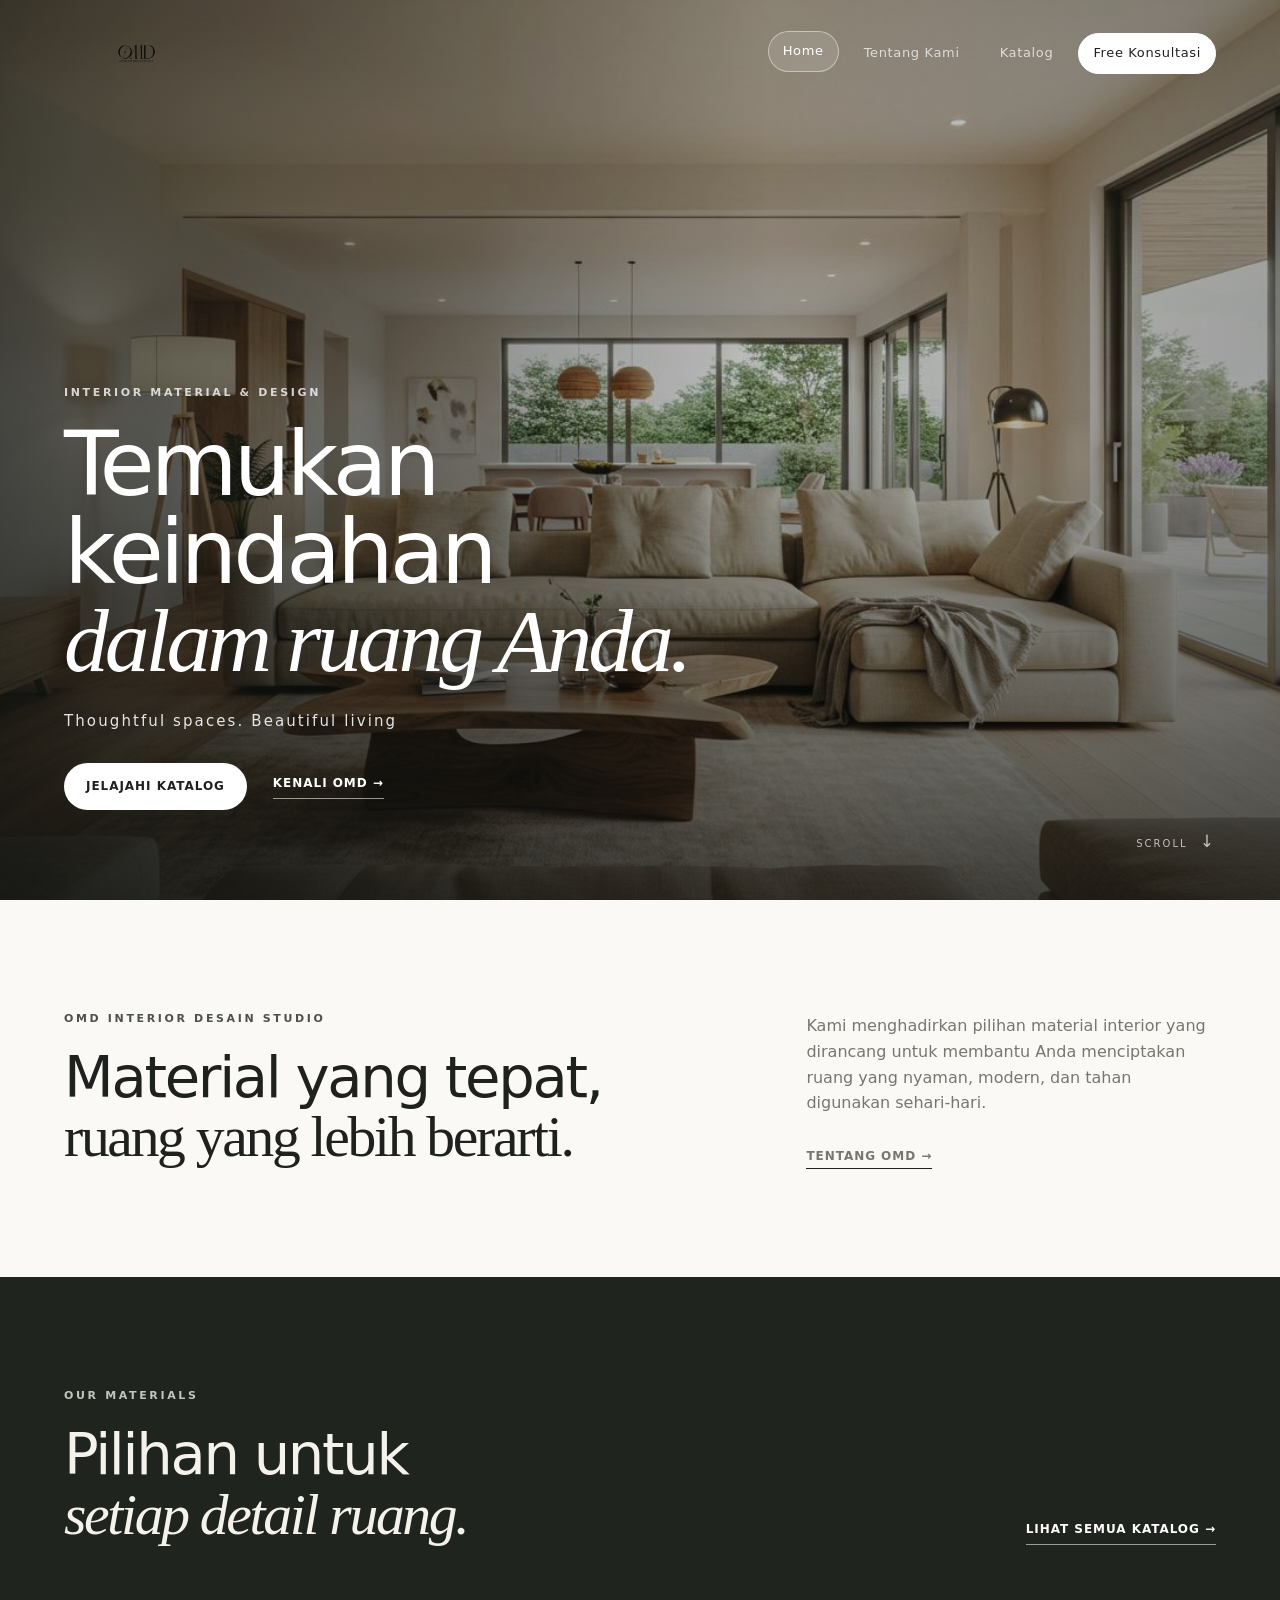
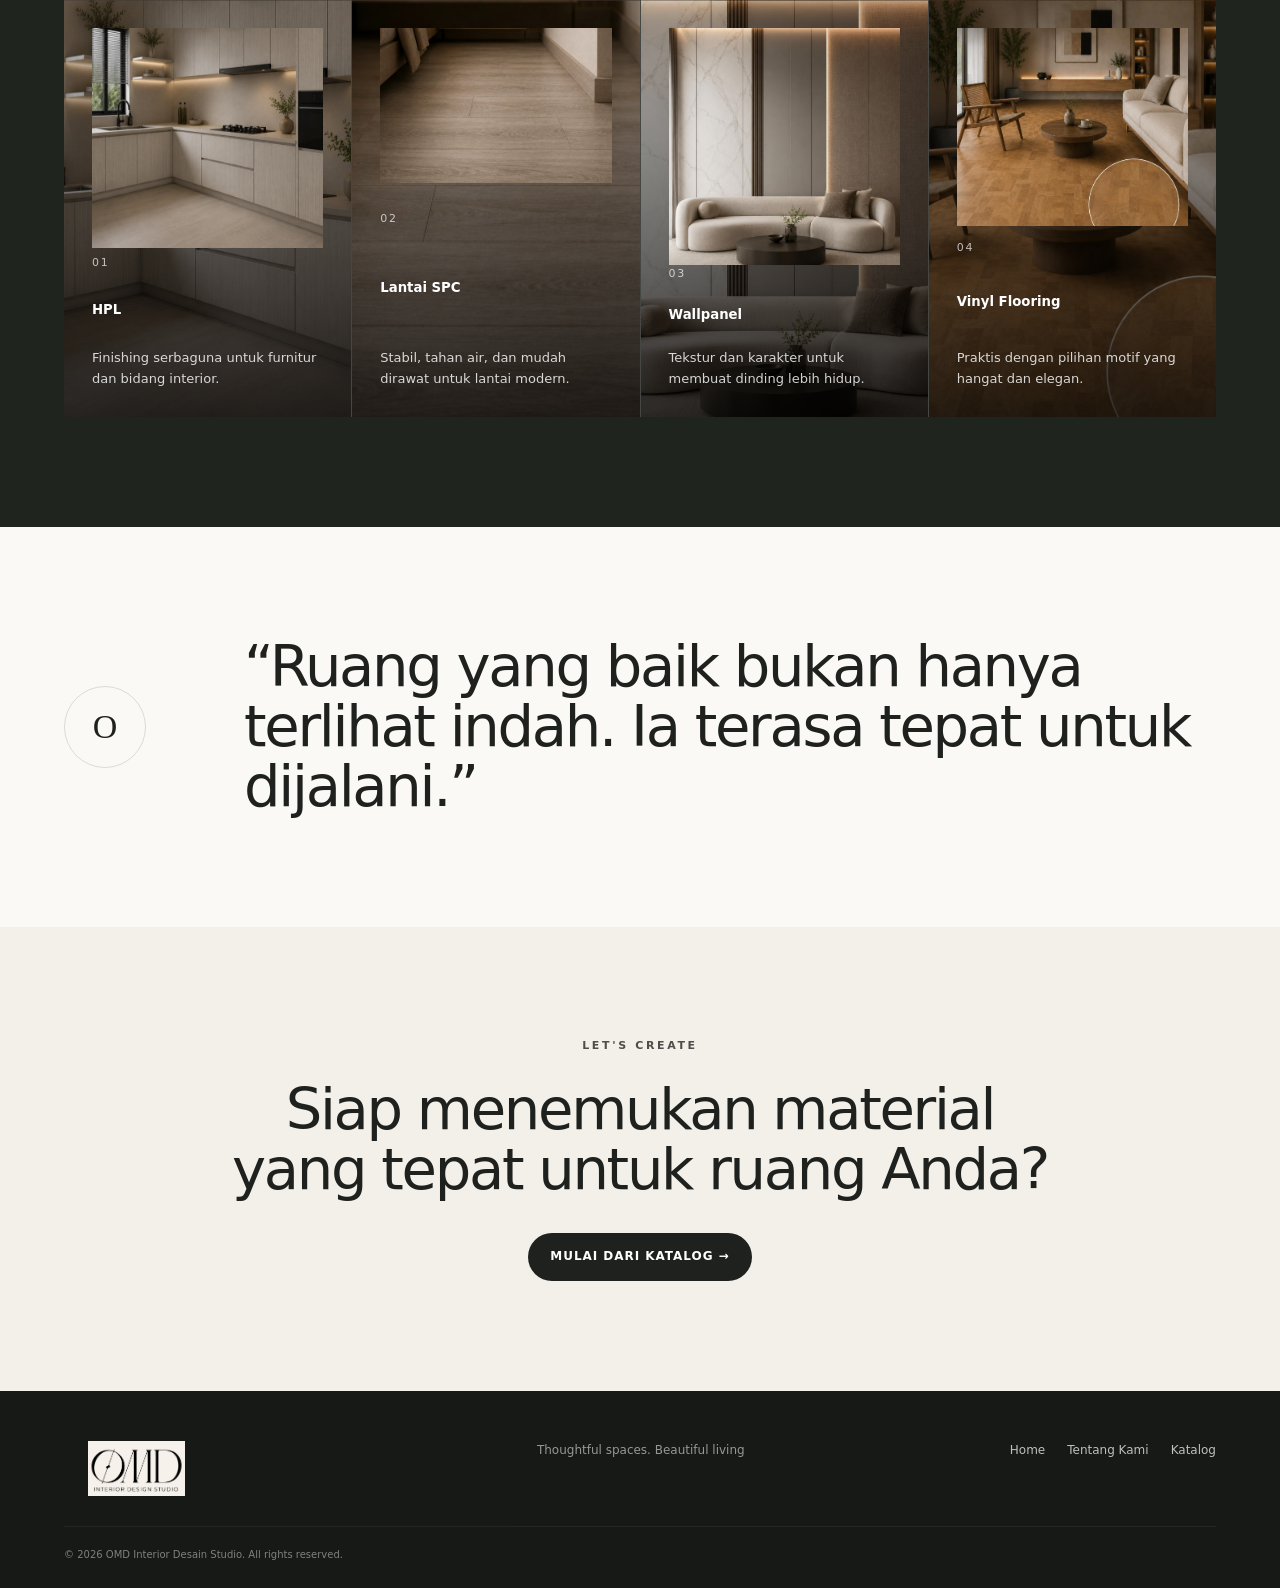
==== commit 1baf3eee: "Add section catalog design" ====
--- a/index.html
+++ b/index.html
@@ -1,93 +1,281 @@
 <!DOCTYPE html>
 <html lang="id">
+
 <head>
   <meta charset="UTF-8">
   <meta name="viewport" content="width=device-width, initial-scale=1.0">
-  <meta name="description" content="MODO INTERIORS — solusi material dan desain interior untuk ruang yang indah, fungsional, dan berkarakter.">
-  <title>MODO INTERIORS — Home</title>
+
+  <meta name="description"
+    content="OMD Interior Desain Studio — solusi material dan desain interior untuk ruang yang indah, fungsional, dan berkarakter.">
+
+  <title>OMD Interior Desain Studio — Home</title>
+
   <link rel="stylesheet" href="css/style.css">
 </head>
+
 <body class="home-page">
+
   <header class="site-header">
-    <a class="brand" href="index.html">MODO <span>INTERIORS</span></a>
-    <button class="menu-toggle" aria-label="Buka menu">☰</button>
+
+    <!-- LOGO OMD -->
+    <a class="brand" href="index.html">
+      <img src="assets/logo/OMD_Interior_Design_Studio_transparent_HD.png" alt="OMD Interior Desain Studio"
+        class="brand-logo">
+    </a>
+
+    <button class="menu-toggle" aria-label="Buka menu">
+      ☰
+    </button>
+
     <nav class="main-nav">
-      <a class="active" href="index.html">Home</a>
-      <a href="about.html">Tentang Kami</a>
-      <a href="katalog.html">Katalog</a>
-      <a
-  href="https://wa.me/628999089275"
-  target="_blank"
-  rel="noopener noreferrer"
-  class="nav-cta"
->
-  Free Konsultasi
-</a>
-</a>
+
+      <a class="active" href="index.html">
+        Home
+      </a>
+
+      <a href="about.html">
+        Tentang Kami
+      </a>
+
+      <a href="katalog.html">
+        Katalog
+      </a>
+
+      <a href="https://wa.me/628999089275" target="_blank" rel="noopener noreferrer" class="nav-cta">
+        Free Konsultasi
+      </a>
+
     </nav>
   </header>
 
+
   <main>
+
+    <!-- HERO -->
     <section class="hero">
-      <!-- Ganti background hero di CSS (.hero) dengan foto ruangan Anda -->
+
       <div class="hero-overlay"></div>
+
       <div class="hero-content">
-        <p class="eyebrow">INTERIOR MATERIAL &amp; DESIGN</p>
-        <h1>Temukan keindahan<br><em>dalam ruang Anda.</em></h1>
-        <p class="hero-subtitle">Thoughtful spaces. Beautiful living</p>
+
+        <p class="eyebrow">
+          INTERIOR MATERIAL &amp; DESIGN
+        </p>
+
+        <h1>
+          Temukan keindahan<br>
+          <em>dalam ruang Anda.</em>
+        </h1>
+
+        <p class="hero-subtitle">
+          Thoughtful spaces. Beautiful living
+        </p>
+
         <div class="hero-actions">
-          <a class="btn btn-light" href="katalog.html">Jelajahi Katalog</a>
-          <a class="text-link light" href="about.html">Kenali MODO →</a>
+
+          <a class="btn btn-light" href="katalog.html">
+            Jelajahi Katalog
+          </a>
+
+          <a class="text-link light" href="about.html">
+            Kenali OMD →
+          </a>
+
         </div>
-      </div>
-      <div class="hero-scroll">SCROLL <span>↓</span></div>
-    </section>
-
+
+      </div>
+
+      <div class="hero-scroll">
+        SCROLL <span>↓</span>
+      </div>
+
+    </section>
+
+
+    <!-- INTRO -->
     <section class="intro section">
+
       <div>
-        <p class="eyebrow">MODO INTERIORS</p>
-        <h2>Material yang tepat,<br><span>ruang yang lebih berarti.</span></h2>
-      </div>
+
+        <p class="eyebrow">
+          OMD INTERIOR DESAIN STUDIO
+        </p>
+
+        <h2>
+          Material yang tepat,<br>
+          <span>ruang yang lebih berarti.</span>
+        </h2>
+
+      </div>
+
       <div class="intro-copy">
-        <p>Kami menghadirkan pilihan material interior yang dirancang untuk membantu Anda menciptakan ruang yang nyaman, modern, dan tahan digunakan sehari-hari.</p>
-        <a class="text-link" href="about.html">Tentang MODO INTERIORS →</a>
-      </div>
-    </section>
-
+
+        <p>
+          Kami menghadirkan pilihan material interior yang dirancang
+          untuk membantu Anda menciptakan ruang yang nyaman, modern,
+          dan tahan digunakan sehari-hari.
+        </p>
+
+        <a class="text-link" href="about.html">
+          Tentang OMD →
+        </a>
+
+      </div>
+
+    </section>
+
+
+    <!-- MATERIAL -->
     <section class="material-preview section section-dark">
+
       <div class="section-heading">
+
         <div>
-          <p class="eyebrow">OUR MATERIALS</p>
-          <h2>Pilihan untuk<br><em>setiap detail ruang.</em></h2>
+
+          <p class="eyebrow">
+            OUR MATERIALS
+          </p>
+
+          <h2>
+            Pilihan untuk<br>
+            <em>setiap detail ruang.</em>
+          </h2>
+
         </div>
-        <a class="text-link light" href="katalog.html">Lihat semua katalog →</a>
-      </div>
+
+        <a class="text-link light" href="katalog.html">
+          Lihat semua katalog →
+        </a>
+
+      </div>
+
+
       <div class="material-grid">
-        <a class="material-tile" href="katalog.html?category=hpl"><span>01</span><h5>HPL</h5><p>Finishing serbaguna untuk furnitur dan bidang interior.</p></a>
-        <a class="material-tile featured" href="katalog.html?category=spc"><span>02</span><h5>Lantai SPC</h5><p>Stabil, tahan air, dan mudah dirawat untuk lantai modern.</p></a>
-        <a class="material-tile" href="katalog.html?category=wallpanel"><span>03</span><h5>Wallpanel</h5><p>Tekstur dan karakter untuk membuat dinding lebih hidup.</p></a>
-        <a class="material-tile" href="katalog.html?category=vinyl"><span>04</span><h5>Vinyl Flooring</h5><p>Praktis dengan pilihan motif yang hangat dan elegan.</p></a>
-      </div>
-    </section>
-
+
+        <a class="material-tile" href="katalog.html?category=hpl">
+          <img src="assets/katalog_bahan/hpl/hpl.png" alt="HPL">
+          <span>01</span>
+
+          <h5>HPL</h5>
+
+          <p>
+            Finishing serbaguna untuk furnitur dan bidang interior.
+          </p>
+        </a>
+
+
+        <a class="material-tile featured" href="katalog.html?category=spc">
+          <img src="assets/katalog_bahan/lantai-spc/lantai-spc.png" alt="SPC">
+          <span>02</span>
+
+          <h5>Lantai SPC</h5>
+
+          <p>
+            Stabil, tahan air, dan mudah dirawat untuk lantai modern.
+          </p>
+        </a>
+
+
+        <a class="material-tile" href="katalog.html?category=wallpanel">
+          <img src="assets/katalog_bahan/wallpanel/wallpanel.png" alt="Wallpanel">
+          <span>03</span>
+
+          <h5>Wallpanel</h5>
+
+          <p>
+            Tekstur dan karakter untuk membuat dinding lebih hidup.
+          </p>
+        </a>
+
+
+        <a class="material-tile" href="katalog.html?category=vinyl">
+          <img src="assets/katalog_bahan/vinyl-flooring/vinyl-flooring.png" alt="Vinyl">
+          <span>04</span>
+
+          <h5>Vinyl Flooring</h5>
+
+          <p>
+            Praktis dengan pilihan motif yang hangat dan elegan.
+          </p>
+        </a>
+
+      </div>
+
+    </section>
+
+
+    <!-- STATEMENT -->
     <section class="statement section">
-      <div class="statement-mark">M</div>
-      <p>“Ruang yang baik bukan hanya terlihat indah. Ia terasa tepat untuk dijalani.”</p>
-    </section>
-
+
+      <div class="statement-mark">
+        O
+      </div>
+
+      <p>
+        “Ruang yang baik bukan hanya terlihat indah.
+        Ia terasa tepat untuk dijalani.”
+      </p>
+
+    </section>
+
+
+    <!-- CTA -->
     <section class="cta section">
-      <p class="eyebrow">LET'S CREATE</p>
-      <h2>Siap menemukan material<br>yang tepat untuk ruang Anda?</h2>
-      <a class="btn btn-dark" href="katalog.html">Mulai dari Katalog →</a>
-    </section>
+
+      <p class="eyebrow">
+        LET'S CREATE
+      </p>
+
+      <h2>
+        Siap menemukan material<br>
+        yang tepat untuk ruang Anda?
+      </h2>
+
+      <a class="btn btn-dark" href="katalog.html">
+        Mulai dari Katalog →
+      </a>
+
+    </section>
+
   </main>
 
+
+  <!-- FOOTER -->
   <footer class="footer">
-    <div class="footer-brand">MODO <span>INTERIORS</span></div>
-    <div class="footer-copy">Thoughtful spaces. Beautiful living</div>
-    <div class="footer-nav"><a href="index.html">Home</a><a href="about.html">Tentang Kami</a><a href="katalog.html">Katalog</a></div>
-    <div class="footer-bottom">© 2026 MODO INTERIORS. All rights reserved.</div>
+
+    <div class="footer-brand">
+      <img src="assets/logo/OMD-INTERIOR.PNG" alt="OMD Interior Desain Studio" class="footer-logo">
+    </div>
+
+    <div class="footer-copy">
+      Thoughtful spaces. Beautiful living
+    </div>
+
+    <div class="footer-nav">
+
+      <a href="index.html">
+        Home
+      </a>
+
+      <a href="about.html">
+        Tentang Kami
+      </a>
+
+      <a href="katalog.html">
+        Katalog
+      </a>
+
+    </div>
+
+    <div class="footer-bottom">
+      © 2026 OMD Interior Desain Studio. All rights reserved.
+    </div>
+
   </footer>
+
+
   <script src="js/main.js"></script>
+
 </body>
+
 </html>
--- a/css/style.css
+++ b/css/style.css
@@ -1,17 +1,14 @@
-:root{
-
-  --ink:#1f211f;
-  --muted:#77766f;
-  --cream:#f3f0e9;
-  --paper:#faf9f6;
-  --dark:#20241f;
-  --line:rgba(31,33,31,.14);
-  --accent:#a98557;
-
-  --serif:Georgia,"Times New Roman",serif;
-
-  --sans:Inter,ui-sans-serif,system-ui,-apple-system,BlinkMacSystemFont,"Segoe UI",sans-serif;
-
+:root {
+  --ink: #1f211f;
+  --muted: #77766f;
+  --cream: #f3f0e9;
+  --paper: #faf9f6;
+  --dark: #20241f;
+  --line: rgba(31, 33, 31, .14);
+  --accent: #a98557;
+
+  --serif: Georgia, "Times New Roman", serif;
+  --sans: Inter, ui-sans-serif, system-ui, -apple-system, BlinkMacSystemFont, "Segoe UI", sans-serif;
 }
 
 
@@ -19,29 +16,29 @@
    RESET
 ========================================= */
 
-*{
-  box-sizing:border-box;
-}
-
-html{
-  scroll-behavior:smooth;
-}
-
-body{
-  margin:0;
-  background:var(--paper);
-  color:var(--ink);
-  font-family:var(--sans);
-  line-height:1.6;
-}
-
-a{
-  color:inherit;
-  text-decoration:none;
-}
-
-button{
-  font:inherit;
+* {
+  box-sizing: border-box;
+}
+
+html {
+  scroll-behavior: smooth;
+}
+
+body {
+  margin: 0;
+  background: var(--paper);
+  color: var(--ink);
+  font-family: var(--sans);
+  line-height: 1.6;
+}
+
+a {
+  color: inherit;
+  text-decoration: none;
+}
+
+button {
+  font: inherit;
 }
 
 
@@ -49,82 +46,69 @@
    NAVBAR
 ========================================= */
 
-.site-header{
-
-  position:absolute;
-  z-index:20;
-
-  top:0;
-  left:0;
-
-  width:100%;
-
-  display:flex;
-  align-items:center;
-  justify-content:space-between;
-
-  padding:26px 5vw;
-
-  color:var(--ink);
+.site-header {
+  position: absolute;
+  z-index: 20;
+  top: 0;
+  left: 0;
+  width: 100%;
+
+  display: flex;
+  align-items: center;
+  justify-content: space-between;
+
+  padding: 26px 5vw;
+
+  color: var(--ink);
 }
 
 
 /* LOGO */
 
-.brand{
-
-  font-size:18px;
-  font-weight:800;
-  letter-spacing:.18em;
-
-  color:var(--ink);
-
-  transition:opacity .3s ease;
-}
-
-.brand span{
-
-  font-weight:400;
-  color:var(--ink);
-}
-
-.brand:hover{
-  opacity:.7;
+.brand {
+  font-size: 18px;
+  font-weight: 800;
+  letter-spacing: .18em;
+  color: var(--ink);
+
+  transition: opacity .3s ease;
+}
+
+.brand span {
+  font-weight: 400;
+  color: var(--ink);
+}
+
+.brand:hover {
+  opacity: .7;
 }
 
 
 /* MAIN NAV */
 
-.main-nav{
-
-  display:flex;
-
-  gap:10px;
-
-  align-items:center;
-
-  font-size:13px;
-  letter-spacing:.05em;
-}
-
-.main-nav a{
-
-  position:relative;
-
-  display:inline-flex;
-
-  align-items:center;
-  justify-content:center;
-
-  padding:9px 14px;
-
-  color:var(--ink);
-
-  opacity:.72;
-
-  border:1px solid transparent;
-
-  border-radius:100px;
+.main-nav {
+  display: flex;
+  gap: 10px;
+  align-items: center;
+
+  font-size: 13px;
+  letter-spacing: .05em;
+}
+
+.main-nav a {
+  position: relative;
+
+  display: inline-flex;
+  align-items: center;
+  justify-content: center;
+
+  padding: 9px 14px;
+
+  color: var(--ink);
+  opacity: .72;
+
+  border: 1px solid transparent;
+  border-radius: 100px;
 
   transition:
     color .3s ease,
@@ -135,40 +119,33 @@
 }
 
 .main-nav a:hover,
-.main-nav a.active{
-
-  color:var(--ink);
-
-  opacity:1;
-
-  border-color:rgba(31,33,31,.22);
-
-  background:rgba(255,255,255,.55);
-
-  transform:translateY(-2px);
+.main-nav a.active {
+  color: var(--ink);
+  opacity: 1;
+
+  border-color: rgba(31, 33, 31, .22);
+  background: rgba(255, 255, 255, .55);
+
+  transform: translateY(-2px);
 }
 
 
 /* NAVBAR CTA */
 
-.nav-cta{
-
-  display:inline-flex;
-
-  align-items:center;
-  justify-content:center;
-
-  padding:10px 17px;
-
-  border:1px solid var(--ink);
-
-  border-radius:100px;
-
-  background:var(--ink);
-
-  color:#fff !important;
-
-  opacity:1 !important;
+.nav-cta {
+  display: inline-flex;
+  align-items: center;
+  justify-content: center;
+
+  padding: 10px 17px;
+
+  border: 1px solid var(--ink);
+  border-radius: 100px;
+
+  background: var(--ink);
+  color: #fff !important;
+
+  opacity: 1 !important;
 
   transition:
     background .3s ease,
@@ -177,16 +154,13 @@
     box-shadow .3s ease;
 }
 
-.nav-cta:hover{
-
-  background:transparent;
-
-  color:var(--ink) !important;
-
-  transform:translateY(-2px);
-
-  box-shadow:
-    0 8px 20px rgba(31,33,31,.08);
+.nav-cta:hover {
+  background: transparent;
+  color: var(--ink) !important;
+
+  transform: translateY(-2px);
+
+  box-shadow: 0 8px 20px rgba(31, 33, 31, .08);
 }
 
 
@@ -195,45 +169,37 @@
    Navbar di atas foto menggunakan warna putih
 ========================================= */
 
-.home-page .site-header{
-  color:#fff;
+.home-page .site-header {
+  color: #fff;
 }
 
 .home-page .brand,
-.home-page .brand span{
-  color:#fff;
-}
-
-.home-page .main-nav a{
-  color:#fff;
+.home-page .brand span {
+  color: #fff;
+}
+
+.home-page .main-nav a {
+  color: #fff;
 }
 
 .home-page .main-nav a:hover,
-.home-page .main-nav a.active{
-
-  color:#fff;
-
-  border-color:rgba(255,255,255,.45);
-
-  background:rgba(255,255,255,.12);
-}
-
-.home-page .nav-cta{
-
-  border-color:#fff;
-
-  background:#fff;
-
-  color:var(--ink) !important;
-}
-
-.home-page .nav-cta:hover{
-
-  background:transparent;
-
-  color:#fff !important;
-
-  box-shadow:none;
+.home-page .main-nav a.active {
+  color: #fff;
+
+  border-color: rgba(255, 255, 255, .45);
+  background: rgba(255, 255, 255, .12);
+}
+
+.home-page .nav-cta {
+  border-color: #fff;
+  background: #fff;
+  color: var(--ink) !important;
+}
+
+.home-page .nav-cta:hover {
+  background: transparent;
+  color: #fff !important;
+  box-shadow: none;
 }
 
 
@@ -241,23 +207,20 @@
    MOBILE MENU BUTTON
 ========================================= */
 
-.menu-toggle{
-
-  display:none;
-
-  background:none;
-
-  border:0;
-
-  color:var(--ink);
-
-  font-size:25px;
-
-  cursor:pointer;
-}
-
-.home-page .menu-toggle{
-  color:#fff;
+.menu-toggle {
+  display: none;
+
+  background: none;
+  border: 0;
+
+  color: var(--ink);
+  font-size: 25px;
+
+  cursor: pointer;
+}
+
+.home-page .menu-toggle {
+  color: #fff;
 }
 
 
@@ -265,140 +228,105 @@
    HERO HOME
 ========================================= */
 
-.hero{
-
-  min-height:100vh;
-
-  position:relative;
-
-  display:flex;
-
-  align-items:flex-end;
-
-  overflow:hidden;
-
-  color:#fff;
+.hero {
+  min-height: 100vh;
+
+  position: relative;
+
+  display: flex;
+  align-items: flex-end;
+
+  overflow: hidden;
+
+  color: #fff;
 
   background:
-
-    linear-gradient(
-      90deg,
-      rgba(22,25,22,.72),
-      rgba(22,25,22,.25) 60%,
-      rgba(22,25,22,.38)
-    ),
-
+    linear-gradient(90deg,
+      rgba(22, 25, 22, .72),
+      rgba(22, 25, 22, .25) 60%,
+      rgba(22, 25, 22, .38)),
     url("../assets/hero-room.jpg") center/cover,
-
-    linear-gradient(
-      135deg,
-      #756b5d,
-      #252823
-    );
-}
-
-.hero-overlay{
-
-  position:absolute;
-
-  inset:0;
+    linear-gradient(135deg, #756b5d, #252823);
+}
+
+.hero-overlay {
+  position: absolute;
+  inset: 0;
 
   background:
-
-    linear-gradient(
-      0deg,
-      rgba(10,12,10,.55),
-      transparent 55%
-    );
-}
-
-.hero-content{
-
-  position:relative;
-
-  z-index:1;
-
-  padding:0 5vw 10vh;
-
-  max-width:900px;
-}
-
-.eyebrow{
-
-  font-size:11px;
-
-  letter-spacing:.24em;
-
-  font-weight:700;
-
-  margin:0 0 20px;
-
-  opacity:.78;
+    linear-gradient(0deg,
+      rgba(10, 12, 10, .55),
+      transparent 55%);
+}
+
+.hero-content {
+  position: relative;
+  z-index: 1;
+
+  padding: 0 5vw 10vh;
+
+  max-width: 900px;
+}
+
+.eyebrow {
+  font-size: 11px;
+  letter-spacing: .24em;
+  font-weight: 700;
+
+  margin: 0 0 20px;
+
+  opacity: .78;
 }
 
 .hero h1,
 .page-hero h1,
-.catalog-header h1{
-
-  font-size:clamp(48px,7vw,92px);
-
-  line-height:.98;
-
-  letter-spacing:-.045em;
-
-  margin:0;
-
-  font-weight:500;
+.catalog-header h1 {
+  font-size: clamp(48px, 7vw, 92px);
+
+  line-height: .98;
+  letter-spacing: -.045em;
+
+  margin: 0;
+
+  font-weight: 500;
 }
 
 h1 em,
-h2 em{
-
-  font-family:var(--serif);
-
-  font-weight:400;
-}
-
-.hero-subtitle{
-
-  font-size:15px;
-
-  letter-spacing:.14em;
-
-  margin:24px 0 30px;
-
-  opacity:.88;
-}
-
-.hero-actions{
-
-  display:flex;
-
-  gap:26px;
-
-  align-items:center;
-}
-
-.hero-scroll{
-
-  position:absolute;
-
-  right:5vw;
-
-  bottom:45px;
-
-  font-size:10px;
-
-  letter-spacing:.2em;
-
-  opacity:.7;
-}
-
-.hero-scroll span{
-
-  font-size:17px;
-
-  margin-left:7px;
+h2 em {
+  font-family: var(--serif);
+  font-weight: 400;
+}
+
+.hero-subtitle {
+  font-size: 15px;
+  letter-spacing: .14em;
+
+  margin: 24px 0 30px;
+
+  opacity: .88;
+}
+
+.hero-actions {
+  display: flex;
+  gap: 26px;
+  align-items: center;
+}
+
+.hero-scroll {
+  position: absolute;
+
+  right: 5vw;
+  bottom: 45px;
+
+  font-size: 10px;
+  letter-spacing: .2em;
+
+  opacity: .7;
+}
+
+.hero-scroll span {
+  font-size: 17px;
+  margin-left: 7px;
 }
 
 
@@ -406,26 +334,21 @@
    BUTTONS
 ========================================= */
 
-.btn{
-
-  display:inline-flex;
-
-  align-items:center;
-  justify-content:center;
-
-  padding:13px 21px;
-
-  border-radius:100px;
-
-  border:1px solid transparent;
-
-  font-size:12px;
-
-  font-weight:700;
-
-  letter-spacing:.08em;
-
-  text-transform:uppercase;
+.btn {
+  display: inline-flex;
+  align-items: center;
+  justify-content: center;
+
+  padding: 13px 21px;
+
+  border-radius: 100px;
+  border: 1px solid transparent;
+
+  font-size: 12px;
+  font-weight: 700;
+  letter-spacing: .08em;
+
+  text-transform: uppercase;
 
   transition:
     transform .3s ease,
@@ -434,44 +357,35 @@
     border-color .3s ease;
 }
 
-.btn:hover{
-  transform:translateY(-2px);
-}
-
-.btn-light{
-
-  background:#fff;
-
-  color:var(--ink);
-}
-
-.btn-dark{
-
-  background:var(--ink);
-
-  color:#fff;
-}
-
-.text-link{
-
-  font-size:12px;
-
-  font-weight:700;
-
-  letter-spacing:.08em;
-
-  text-transform:uppercase;
-
-  border-bottom:1px solid var(--ink);
-
-  padding-bottom:5px;
-}
-
-.text-link.light{
-
-  color:#fff;
-
-  border-color:rgba(255,255,255,.55);
+.btn:hover {
+  transform: translateY(-2px);
+}
+
+.btn-light {
+  background: #fff;
+  color: var(--ink);
+}
+
+.btn-dark {
+  background: var(--ink);
+  color: #fff;
+}
+
+.text-link {
+  font-size: 12px;
+  font-weight: 700;
+  letter-spacing: .08em;
+
+  text-transform: uppercase;
+
+  border-bottom: 1px solid var(--ink);
+
+  padding-bottom: 5px;
+}
+
+.text-link.light {
+  color: #fff;
+  border-color: rgba(255, 255, 255, .55);
 }
 
 
@@ -479,9 +393,8 @@
    GENERAL SECTION
 ========================================= */
 
-.section{
-
-  padding:110px 5vw;
+.section {
+  padding: 110px 5vw;
 }
 
 
@@ -489,15 +402,13 @@
    INTRO
 ========================================= */
 
-.intro{
-
-  display:grid;
-
-  grid-template-columns:1.2fr .8fr;
-
-  gap:10vw;
-
-  align-items:end;
+.intro {
+  display: grid;
+  grid-template-columns: 1.2fr .8fr;
+
+  gap: 10vw;
+
+  align-items: end;
 }
 
 .intro h2,
@@ -505,38 +416,30 @@
 .statement p,
 .about-text h2,
 .about-services h2,
-.cta h2{
-
-  font-size:clamp(38px,4.5vw,64px);
-
-  line-height:1.04;
-
-  letter-spacing:-.04em;
-
-  font-weight:500;
-
-  margin:0;
-}
-
-.intro h2 span{
-
-  font-family:var(--serif);
-
-  font-weight:400;
-}
-
-.intro-copy{
-
-  max-width:480px;
-
-  color:var(--muted);
-}
-
-.intro-copy p{
-
-  font-size:16px;
-
-  margin:0 0 26px;
+.cta h2 {
+  font-size: clamp(38px, 4.5vw, 64px);
+
+  line-height: 1.04;
+  letter-spacing: -.04em;
+
+  font-weight: 500;
+
+  margin: 0;
+}
+
+.intro h2 span {
+  font-family: var(--serif);
+  font-weight: 400;
+}
+
+.intro-copy {
+  max-width: 480px;
+  color: var(--muted);
+}
+
+.intro-copy p {
+  font-size: 16px;
+  margin: 0 0 26px;
 }
 
 
@@ -544,24 +447,21 @@
    DARK SECTION
 ========================================= */
 
-.section-dark{
-
-  background:var(--dark);
-
-  color:#f5f2eb;
-}
-
-.section-heading{
-
-  display:flex;
-
-  justify-content:space-between;
-
-  gap:30px;
-
-  align-items:end;
-
-  margin-bottom:55px;
+.section-dark {
+  background: var(--dark);
+  color: #f5f2eb;
+}
+
+.section-heading {
+  display: flex;
+
+  justify-content: space-between;
+
+  gap: 30px;
+
+  align-items: end;
+
+  margin-bottom: 55px;
 }
 
 
@@ -569,40 +469,37 @@
    MATERIAL GRID
 ========================================= */
 
-.material-grid{
-
-  display:grid;
-
-  grid-template-columns:repeat(4,1fr);
-
-  gap:1px;
-
-  background:rgba(255,255,255,.16);
-}
-
-.material-tile{
-
-  position:relative;
-
-  min-height:310px;
-
-  padding:28px;
-
-  display:flex;
-
-  flex-direction:column;
-
-  justify-content:space-between;
-
-  overflow:hidden;
-
-  color:#fff;
-
-  background-color:#333;
-
-  background-size:cover;
-
-  background-position:center;
+.material-grid {
+  display: grid;
+
+  grid-template-columns: repeat(4, 1fr);
+
+  gap: 1px;
+
+  background: rgba(255, 255, 255, .16);
+}
+
+
+/* MATERIAL TILE */
+
+.material-tile {
+  position: relative;
+
+  min-height: 310px;
+
+  padding: 28px;
+
+  display: flex;
+  flex-direction: column;
+  justify-content: space-between;
+
+  overflow: hidden;
+
+  color: #fff;
+
+  background-color: #333;
+  background-size: cover;
+  background-position: center;
 
   transition:
     transform .35s ease,
@@ -612,55 +509,35 @@
 
 /* MATERIAL IMAGE BACKGROUND */
 
-.material-tile:nth-child(1){
-
+.material-tile:nth-child(1) {
   background-image:
-
-    linear-gradient(
-      to top,
-      rgba(0,0,0,.78),
-      rgba(0,0,0,.15)
-    ),
-
+    linear-gradient(to top,
+      rgba(0, 0, 0, .78),
+      rgba(0, 0, 0, .15)),
     url("/assets/hpl/hpl.png");
 }
 
-.material-tile:nth-child(2){
-
+.material-tile:nth-child(2) {
   background-image:
-
-    linear-gradient(
-      to top,
-      rgba(0,0,0,.78),
-      rgba(0,0,0,.15)
-    ),
-
+    linear-gradient(to top,
+      rgba(0, 0, 0, .78),
+      rgba(0, 0, 0, .15)),
     url("/assets/lantai-spc/lantai-spc.png");
 }
 
-.material-tile:nth-child(3){
-
+.material-tile:nth-child(3) {
   background-image:
-
-    linear-gradient(
-      to top,
-      rgba(0,0,0,.78),
-      rgba(0,0,0,.15)
-    ),
-
+    linear-gradient(to top,
+      rgba(0, 0, 0, .78),
+      rgba(0, 0, 0, .15)),
     url("/assets/wallpanel/wallpanel.png");
 }
 
-.material-tile:nth-child(4){
-
+.material-tile:nth-child(4) {
   background-image:
-
-    linear-gradient(
-      to top,
-      rgba(0,0,0,.78),
-      rgba(0,0,0,.15)
-    ),
-
+    linear-gradient(to top,
+      rgba(0, 0, 0, .78),
+      rgba(0, 0, 0, .15)),
     url("/assets/vinyl-flooring/vinyl-flooring.png");
 }
 
@@ -669,41 +546,44 @@
 
 .material-tile span,
 .material-tile h3,
-.material-tile p{
-
-  position:relative;
-
-  z-index:2;
-}
-
-.material-tile h3{
-
-  font-size:29px;
-
-  margin:0 0 9px;
-
-  font-weight:500;
-
-  color:#fff;
-}
-
-.material-tile p{
-
-  font-size:13px;
-
-  color:rgba(255,255,255,.82);
-
-  margin:0;
-
-  max-width:230px;
-}
-
-.material-tile:hover{
-
-  transform:translateY(-5px);
+.material-tile p {
+  position: relative;
+  z-index: 2;
+}
+
+.material-tile span {
+  font-size: 11px;
+  letter-spacing: .16em;
+  opacity: .7;
+}
+
+.material-tile h3 {
+  color: #fff;
+
+  font-size: 29px;
+  font-weight: 500;
+
+  margin: 0 0 9px;
+}
+
+.material-tile p {
+  color: rgba(255, 255, 255, .82);
+
+  font-size: 13px;
+
+  margin: 0;
+
+  max-width: 230px;
+}
+
+
+/* MATERIAL HOVER */
+
+.material-tile:hover {
+  transform: translateY(-5px);
 
   box-shadow:
-    0 18px 40px rgba(0,0,0,.18);
+    0 18px 40px rgba(0, 0, 0, .18);
 }
 
 
@@ -711,39 +591,32 @@
    STATEMENT
 ========================================= */
 
-.statement{
-
-  display:grid;
-
-  grid-template-columns:120px 1fr;
-
-  gap:60px;
-
-  align-items:center;
-}
-
-.statement-mark{
-
-  width:82px;
-
-  height:82px;
-
-  border:1px solid var(--line);
-
-  border-radius:50%;
-
-  display:grid;
-
-  place-items:center;
-
-  font-family:var(--serif);
-
-  font-size:34px;
-}
-
-.statement p{
-
-  max-width:950px;
+.statement {
+  display: grid;
+
+  grid-template-columns: 120px 1fr;
+
+  gap: 60px;
+
+  align-items: center;
+}
+
+.statement-mark {
+  width: 82px;
+  height: 82px;
+
+  border: 1px solid var(--line);
+  border-radius: 50%;
+
+  display: grid;
+  place-items: center;
+
+  font-family: var(--serif);
+  font-size: 34px;
+}
+
+.statement p {
+  max-width: 950px;
 }
 
 
@@ -751,21 +624,17 @@
    CTA SECTION
 ========================================= */
 
-.cta{
-
-  text-align:center;
-
-  background:var(--cream);
-}
-
-.cta .eyebrow{
-
-  margin-bottom:25px;
-}
-
-.cta .btn{
-
-  margin-top:34px;
+.cta {
+  text-align: center;
+  background: var(--cream);
+}
+
+.cta .eyebrow {
+  margin-bottom: 25px;
+}
+
+.cta .btn {
+  margin-top: 34px;
 }
 
 
@@ -773,80 +642,67 @@
    FOOTER
 ========================================= */
 
-.footer{
-
-  background:#161915;
-
-  color:#fff;
-
-  padding:50px 5vw 25px;
-
-  display:grid;
-
-  grid-template-columns:1fr 1fr auto;
-
-  gap:30px;
-
-  align-items:start;
-}
-
-.footer-brand{
-
-  font-size:18px;
-
-  font-weight:800;
-
-  letter-spacing:.16em;
-
-  color:#fff;
-}
-
-.footer-brand span{
-
-  font-weight:400;
-
-  color:#fff;
-}
-
-.footer-copy{
-
-  font-size:12px;
-
-  opacity:.55;
-}
-
-.footer-nav{
-
-  display:flex;
-
-  gap:22px;
-
-  font-size:12px;
-
-  opacity:.72;
-}
-
-.footer-nav a{
-
-  transition:opacity .25s ease;
-}
-
-.footer-nav a:hover{
-
-  opacity:1;
-}
-
-.footer-bottom{
-
-  grid-column:1/-1;
-
-  border-top:1px solid rgba(255,255,255,.12);
-
-  padding-top:20px;
-
-  font-size:10px;
-
-  opacity:.45;
+.footer {
+  background: #161915;
+  color: #fff;
+
+  padding: 50px 5vw 25px;
+
+  display: grid;
+
+  grid-template-columns: 1fr 1fr auto;
+
+  gap: 30px;
+
+  align-items: start;
+}
+
+.footer-brand {
+  font-size: 18px;
+  font-weight: 800;
+  letter-spacing: .16em;
+
+  color: #fff;
+}
+
+.footer-brand span {
+  font-weight: 400;
+  color: #fff;
+}
+
+.footer-copy {
+  font-size: 12px;
+  opacity: .55;
+}
+
+.footer-nav {
+  display: flex;
+
+  gap: 22px;
+
+  font-size: 12px;
+
+  opacity: .72;
+}
+
+.footer-nav a {
+  transition: opacity .25s ease;
+}
+
+.footer-nav a:hover {
+  opacity: 1;
+}
+
+.footer-bottom {
+  grid-column: 1/-1;
+
+  border-top: 1px solid rgba(255, 255, 255, .12);
+
+  padding-top: 20px;
+
+  font-size: 10px;
+
+  opacity: .45;
 }
 
 
@@ -854,35 +710,25 @@
    ABOUT PAGE HERO
 ========================================= */
 
-.page-hero{
-
-  min-height:72vh;
-
-  position:relative;
-
-  display:flex;
-
-  align-items:end;
-
-  padding:0 5vw 90px;
-
-  color:#fff;
+.page-hero {
+  min-height: 72vh;
+
+  position: relative;
+
+  display: flex;
+
+  align-items: flex-end;
+
+  padding: 0 5vw 90px;
+
+  color: #fff;
 
   background:
-
-    linear-gradient(
-      90deg,
-      rgba(25,28,25,.65),
-      rgba(25,28,25,.25)
-    ),
-
+    linear-gradient(90deg,
+      rgba(25, 28, 25, .65),
+      rgba(25, 28, 25, .25)),
     url("../assets/tentangkami.jpg") center/cover no-repeat,
-
-    linear-gradient(
-      135deg,
-      #242821,
-      #55584e
-    );
+    linear-gradient(135deg, #242821, #55584e);
 }
 
 
@@ -890,32 +736,28 @@
    ABOUT STORY
 ========================================= */
 
-.about-story{
-
-  display:grid;
-
-  grid-template-columns:.35fr 1fr;
-
-  gap:8vw;
-}
-
-.about-text{
-
-  max-width:850px;
-}
-
-.about-text h2{
-
-  margin-bottom:35px;
-}
-
-.about-text p{
-
-  color:var(--muted);
-
-  max-width:760px;
-
-  font-size:17px;
+.about-story {
+  display: grid;
+
+  grid-template-columns: .35fr 1fr;
+
+  gap: 8vw;
+}
+
+.about-text {
+  max-width: 850px;
+}
+
+.about-text h2 {
+  margin-bottom: 35px;
+}
+
+.about-text p {
+  color: var(--muted);
+
+  max-width: 760px;
+
+  font-size: 17px;
 }
 
 
@@ -923,42 +765,44 @@
    ABOUT VALUES
 ========================================= */
 
-.value-grid{
-
-  display:grid;
-
-  grid-template-columns:repeat(3,1fr);
-
-  gap:1px;
-
-  background:rgba(255,255,255,.15);
-}
-
-.value-grid article{
-
-  background:var(--dark);
-
-  padding:35px;
-
-  min-height:300px;
-}
-
-.value-grid h3{
-
-  font-size:30px;
-
-  font-weight:500;
-
-  margin:75px 0 12px;
-}
-
-.value-grid p{
-
-  font-size:14px;
-
-  color:#b9b8b1;
-
-  max-width:300px;
+.value-grid {
+  display: grid;
+
+  grid-template-columns: repeat(3, 1fr);
+
+  gap: 1px;
+
+  background: rgba(255, 255, 255, .15);
+}
+
+.value-grid article {
+  background: var(--dark);
+
+  padding: 35px;
+
+  min-height: 300px;
+}
+
+.value-grid span {
+  font-size: 11px;
+  letter-spacing: .16em;
+  opacity: .55;
+}
+
+.value-grid h3 {
+  font-size: 30px;
+
+  font-weight: 500;
+
+  margin: 75px 0 12px;
+}
+
+.value-grid p {
+  font-size: 14px;
+
+  color: #b9b8b1;
+
+  max-width: 300px;
 }
 
 
@@ -966,49 +810,49 @@
    ABOUT SERVICES
 ========================================= */
 
-.about-services{
-
-  display:grid;
-
-  grid-template-columns:1fr 1fr;
-
-  gap:10vw;
-}
-
-.service-list{
-
-  border-top:1px solid var(--line);
-}
-
-.service-list div{
-
-  padding:23px 0;
-
-  border-bottom:1px solid var(--line);
-
-  display:grid;
-
-  grid-template-columns:50px 1fr;
-
-  column-gap:15px;
-}
-
-.service-list strong{
-
-  font-size:19px;
-
-  font-weight:500;
-}
-
-.service-list p{
-
-  grid-column:2;
-
-  margin:5px 0 0;
-
-  color:var(--muted);
-
-  font-size:14px;
+.about-services {
+  display: grid;
+
+  grid-template-columns: 1fr 1fr;
+
+  gap: 10vw;
+}
+
+.service-list {
+  border-top: 1px solid var(--line);
+}
+
+.service-list div {
+  padding: 23px 0;
+
+  border-bottom: 1px solid var(--line);
+
+  display: grid;
+
+  grid-template-columns: 50px 1fr;
+
+  column-gap: 15px;
+}
+
+.service-list span {
+  font-size: 11px;
+  letter-spacing: .16em;
+  opacity: .55;
+}
+
+.service-list strong {
+  font-size: 19px;
+  font-weight: 500;
+}
+
+.service-list p {
+  grid-column: 2;
+
+  margin: 5px 0 0;
+
+  color: var(--muted);
+
+  font-size: 14px;
 }
 
 
@@ -1016,57 +860,52 @@
    ABOUT COMPANY INFO
 ========================================= */
 
-.about-info{
-
-  display:grid;
-
-  grid-template-columns:repeat(3,1fr);
-
-  gap:30px;
-
-  margin-top:60px;
-
-  border-top:1px solid var(--line);
-
-  padding-top:30px;
-}
-
-.about-info-item{
-
-  padding-right:30px;
-
-  border-right:1px solid var(--line);
-}
-
-.about-info-item:last-child{
-
-  border-right:none;
-}
-
-.about-label{
-
-  display:block;
-
-  margin-bottom:12px;
-
-  font-size:10px;
-
-  letter-spacing:.18em;
-
-  text-transform:uppercase;
-
-  color:#777;
-}
-
-.about-info-item p{
-
-  margin:0;
-
-  color:var(--ink);
-
-  font-size:14px;
-
-  line-height:1.7;
+.about-info {
+  display: grid;
+
+  grid-template-columns: repeat(3, 1fr);
+
+  gap: 30px;
+
+  margin-top: 60px;
+
+  border-top: 1px solid var(--line);
+
+  padding-top: 30px;
+}
+
+.about-info-item {
+  padding-right: 30px;
+
+  border-right: 1px solid var(--line);
+}
+
+.about-info-item:last-child {
+  border-right: none;
+}
+
+.about-label {
+  display: block;
+
+  margin-bottom: 12px;
+
+  font-size: 10px;
+
+  letter-spacing: .18em;
+
+  text-transform: uppercase;
+
+  color: #777;
+}
+
+.about-info-item p {
+  margin: 0;
+
+  color: var(--ink);
+
+  font-size: 14px;
+
+  line-height: 1.7;
 }
 
 
@@ -1074,29 +913,25 @@
    CATALOG HEADER
 ========================================= */
 
-.catalog-header{
-
-  padding-top:170px;
-
-  padding-bottom:80px;
-
-  background:var(--cream);
-}
-
-.catalog-lead{
-
-  max-width:540px;
-
-  margin:30px 0 0;
-
-  color:var(--muted);
-
-  font-size:16px;
-}
-
-.catalog-categories{
-
-  padding-top:50px;
+.catalog-header {
+  padding-top: 170px;
+  padding-bottom: 80px;
+
+  background: var(--cream);
+}
+
+.catalog-lead {
+  max-width: 540px;
+
+  margin: 30px 0 0;
+
+  color: var(--muted);
+
+  font-size: 16px;
+}
+
+.catalog-categories {
+  padding-top: 50px;
 }
 
 
@@ -1104,13 +939,12 @@
    CATALOG GRID
 ========================================= */
 
-.catalog-grid{
-
-  display:grid;
-
-  grid-template-columns:repeat(3,1fr);
-
-  gap:18px;
+.catalog-grid {
+  display: grid;
+
+  grid-template-columns: repeat(3, 1fr);
+
+  gap: 18px;
 }
 
 
@@ -1118,21 +952,20 @@
    CATALOG CARD
 ========================================= */
 
-.catalog-card{
-
-  position:relative;
-
-  min-height:380px;
-
-  overflow:hidden;
-
-  border:none;
-
-  color:#fff;
-
-  background:#333;
-
-  cursor:pointer;
+.catalog-card {
+  position: relative;
+
+  min-height: 380px;
+
+  overflow: hidden;
+
+  border: none;
+
+  color: #fff;
+
+  background: #333;
+
+  cursor: pointer;
 
   transition:
     transform .3s ease,
@@ -1140,53 +973,45 @@
 }
 
 .catalog-card:hover,
-.catalog-card.selected{
-
-  transform:translateY(-5px);
+.catalog-card.selected {
+  transform: translateY(-5px);
 
   box-shadow:
-    0 15px 40px rgba(31,33,31,.15);
+    0 15px 40px rgba(31, 33, 31, .15);
 }
 
 
 /* CATALOG IMAGE */
 
-.catalog-card-image{
-
-  position:absolute;
-
-  inset:0;
-
-  width:100%;
-
-  height:100%;
-
-  object-fit:cover;
-
-  transition:transform .5s ease;
-}
-
-.catalog-card:hover .catalog-card-image{
-
-  transform:scale(1.05);
+.catalog-card-image {
+  position: absolute;
+
+  inset: 0;
+
+  width: 100%;
+  height: 100%;
+
+  object-fit: cover;
+
+  transition: transform .5s ease;
+}
+
+.catalog-card:hover .catalog-card-image {
+  transform: scale(1.05);
 }
 
 
 /* CATALOG OVERLAY */
 
-.catalog-card-overlay{
-
-  position:absolute;
-
-  inset:0;
+.catalog-card-overlay {
+  position: absolute;
+
+  inset: 0;
 
   background:
-
-    linear-gradient(
-      to top,
-      rgba(0,0,0,.75),
-      rgba(0,0,0,.1) 65%
-    );
+    linear-gradient(to top,
+      rgba(0, 0, 0, .75),
+      rgba(0, 0, 0, .1) 65%);
 }
 
 
@@ -1194,86 +1019,73 @@
 
 .catalog-card .catalog-number,
 .catalog-card .catalog-card-info,
-.catalog-card .catalog-arrow{
-
-  position:relative;
-
-  z-index:2;
-}
-
-.catalog-card .catalog-number{
-
-  display:block;
-
-  padding:26px;
-
-  color:#fff;
-
-  opacity:.75;
-}
-
-.catalog-card-info{
-
-  position:absolute !important;
-
-  left:26px;
-
-  right:70px;
-
-  bottom:26px;
-
-  margin-top:auto;
-}
-
-.catalog-card h3{
-
-  color:#fff;
-
-  font-size:30px;
-
-  font-weight:500;
-
-  margin:0 0 8px;
-}
-
-.catalog-card p{
-
-  color:rgba(255,255,255,.78);
-
-  font-size:13px;
-
-  margin:0;
-
-  max-width:270px;
-}
-
-
-/* =========================================
-   CATALOG ARROW
-========================================= */
-
-.catalog-arrow{
-
-  position:absolute !important;
-
-  right:26px;
-
-  bottom:26px;
-
-  font-size:18px;
-
-  color:#fff;
-
-  z-index:3 !important;
+.catalog-card .catalog-arrow {
+  position: relative;
+  z-index: 2;
+}
+
+.catalog-card .catalog-number {
+  display: block;
+
+  padding: 26px;
+
+  color: #fff;
+
+  opacity: .75;
+}
+
+.catalog-card-info {
+  position: absolute !important;
+
+  left: 26px;
+  right: 70px;
+  bottom: 26px;
+
+  margin-top: auto;
+}
+
+.catalog-card h3 {
+  color: #fff;
+
+  font-size: 30px;
+
+  font-weight: 500;
+
+  margin: 0 0 8px;
+}
+
+.catalog-card p {
+  color: rgba(255, 255, 255, .78);
+
+  font-size: 13px;
+
+  margin: 0;
+
+  max-width: 270px;
+}
+
+
+/* CATALOG ARROW */
+
+.catalog-arrow {
+  position: absolute !important;
+
+  right: 26px;
+  bottom: 26px;
+
+  font-size: 18px;
+
+  color: #fff;
+
+  z-index: 3 !important;
 
   transition:
     transform .3s ease,
     opacity .3s ease;
 }
 
-.catalog-card:hover .catalog-arrow{
-
-  transform:translateX(5px);
+.catalog-card:hover .catalog-arrow {
+  transform: translateX(5px);
 }
 
 
@@ -1281,72 +1093,60 @@
    CATALOG DETAIL
 ========================================= */
 
-.catalog-detail{
-
-  display:none;
-}
-
-.catalog-detail.open{
-
-  display:block;
-}
-
-
-/* DETAIL TOP */
-
-.detail-top{
-
-  display:flex;
-
-  justify-content:space-between;
-
-  gap:30px;
-
-  align-items:start;
-
-  margin-bottom:45px;
-}
-
-.detail-top h2{
-
-  font-size:clamp(40px,5vw,70px);
-
-  line-height:1;
-
-  margin:0 0 15px;
-
-  font-weight:500;
-}
-
-.detail-top p{
-
-  color:#b9b8b1;
-
-  max-width:600px;
-}
-
-
-/* =========================================
-   CLOSE BUTTON
-========================================= */
-
-.detail-close{
-
-  border:1px solid rgba(255,255,255,.25);
-
-  background:none;
-
-  color:#fff;
-
-  width:42px;
-
-  height:42px;
-
-  border-radius:50%;
-
-  font-size:25px;
-
-  cursor:pointer;
+.catalog-detail {
+  display: none;
+}
+
+.catalog-detail.open {
+  display: block;
+}
+
+.detail-top {
+  display: flex;
+
+  justify-content: space-between;
+
+  gap: 30px;
+
+  align-items: flex-start;
+
+  margin-bottom: 45px;
+}
+
+.detail-top h2 {
+  font-size: clamp(40px, 5vw, 70px);
+
+  line-height: 1;
+
+  margin: 0 0 15px;
+
+  font-weight: 500;
+}
+
+.detail-top p {
+  color: #b9b8b1;
+
+  max-width: 600px;
+}
+
+
+/* CLOSE BUTTON */
+
+.detail-close {
+  border: 1px solid rgba(255, 255, 255, .25);
+
+  background: none;
+
+  color: #fff;
+
+  width: 42px;
+  height: 42px;
+
+  border-radius: 50%;
+
+  font-size: 25px;
+
+  cursor: pointer;
 
   transition:
     background .3s ease,
@@ -1354,13 +1154,12 @@
     transform .3s ease;
 }
 
-.detail-close:hover{
-
-  background:rgba(255,255,255,.08);
-
-  border-color:rgba(255,255,255,.5);
-
-  transform:rotate(90deg);
+.detail-close:hover {
+  background: rgba(255, 255, 255, .08);
+
+  border-color: rgba(255, 255, 255, .5);
+
+  transform: rotate(90deg);
 }
 
 
@@ -1368,150 +1167,75 @@
    DETAIL CONTENT
 ========================================= */
 
-.detail-content{
-
-  display:grid;
-
-  grid-template-columns:1fr 1fr;
-
-  gap:25px;
-}
-
-
-/* =========================================
-   DETAIL / VARIATION CARD
-========================================= */
-
-/*
-   CSS ini sengaja dibuat lebih kecil.
-
-   Gambar variasi tidak lagi memenuhi
-   seluruh area kolom.
-*/
-
-.detail-content .variation-card{
-
-  display:flex;
-
-  justify-content:center;
-
-  align-items:center;
-
-  width:100%;
-
-  min-width:0;
-
-  padding:18px;
-
-  background:#30352f;
-
-  overflow:hidden;
-}
-
-
-/* GAMBAR VARIASI */
-
-.detail-content .variation-card img{
-
-  display:block;
-
-  width:52%;
-
-  max-width:300px;
-
-  max-height:330px;
-
-  height:auto;
-
-  object-fit:contain;
-
-  margin:0 auto;
-}
-
-
-/*
-   Jika variation-card berisi link atau
-   elemen pembungkus gambar.
-*/
-
-.detail-content .variation-card a{
-
-  display:flex;
-
-  justify-content:center;
-
-  align-items:center;
-
-  width:100%;
-}
-
-
-/*
-   Untuk struktur yang menggunakan
-   gambar langsung tanpa variation-card.
-*/
-
-.detail-image{
-
-  background:#30352f;
-
-  padding:18px;
-
-  display:flex;
-
-  justify-content:center;
-
-  align-items:center;
-}
-
-.detail-image img{
-
-  display:block;
-
-  width:52%;
-
-  max-width:300px;
-
-  max-height:330px;
-
-  height:auto;
-
-  object-fit:contain;
-
-  margin:0 auto;
-}
-
-
-/* =========================================
-   DETAIL PLACEHOLDER
-========================================= */
-
-.detail-placeholder{
-
-  min-height:330px;
-
-  border:1px dashed rgba(255,255,255,.25);
-
-  display:grid;
-
-  place-items:center;
-
-  text-align:center;
-
-  padding:40px;
-
-  color:#aaa;
-}
-
-.detail-placeholder strong{
-
-  display:block;
-
-  color:#fff;
-
-  font-size:20px;
-
-  margin-bottom:8px;
+.detail-content {
+  display: grid;
+
+  grid-template-columns: 1fr 1fr;
+
+  gap: 25px;
+}
+
+
+/* AREA KARTU GAMBAR VARIASI */
+
+.detail-image {
+  background: #30352f;
+
+  padding: 18px;
+
+  min-height: 220px;
+
+  display: flex;
+
+  justify-content: center;
+  align-items: center;
+}
+
+
+/* =========================================
+   DETAIL IMAGE - DESKTOP
+   Ukuran diperbesar dari versi sebelumnya
+========================================= */
+
+.detail-image img {
+  display: block;
+
+  width: auto;
+  height: auto;
+
+  max-width: 260px;
+  max-height: 190px;
+
+  object-fit: contain;
+}
+
+
+/* PLACEHOLDER */
+
+.detail-placeholder {
+  min-height: 330px;
+
+  border: 1px dashed rgba(255, 255, 255, .25);
+
+  display: grid;
+
+  place-items: center;
+
+  text-align: center;
+
+  padding: 40px;
+
+  color: #aaa;
+}
+
+.detail-placeholder strong {
+  display: block;
+
+  color: #fff;
+
+  font-size: 20px;
+
+  margin-bottom: 8px;
 }
 
 
@@ -1519,187 +1243,163 @@
    TABLET
 ========================================= */
 
-@media(max-width:900px){
-
-  /* NAVBAR */
-
-  .main-nav{
-
-    display:none;
-
-    position:absolute;
-
-    top:72px;
-
-    right:5vw;
-
-    left:5vw;
-
-    background:rgba(25,27,24,.97);
-
-    padding:22px;
-
-    flex-direction:column;
-
-    align-items:stretch;
-
-    border-radius:14px;
+@media(max-width:900px) {
+
+  /* ---------------------------------------
+     NAVBAR
+  --------------------------------------- */
+
+  .main-nav {
+    display: none;
+
+    position: absolute;
+
+    top: 72px;
+
+    right: 5vw;
+    left: 5vw;
+
+    background: rgba(25, 27, 24, .97);
+
+    padding: 22px;
+
+    flex-direction: column;
+
+    align-items: stretch;
+
+    border-radius: 14px;
 
     box-shadow:
-      0 15px 40px rgba(0,0,0,.15);
-  }
-
-  .main-nav.open{
-    display:flex;
-  }
-
-  .main-nav a{
-
-    color:#fff;
-
-    justify-content:flex-start;
-
-    width:100%;
+      0 15px 40px rgba(0, 0, 0, .15);
+  }
+
+  .main-nav.open {
+    display: flex;
+  }
+
+  .main-nav a {
+    color: #fff;
+
+    justify-content: flex-start;
+
+    width: 100%;
   }
 
   .main-nav a:hover,
-  .main-nav a.active{
-
-    color:#fff;
-
-    border-color:rgba(255,255,255,.25);
-
-    background:rgba(255,255,255,.08);
-  }
-
-  .nav-cta{
-
-    text-align:center;
-
-    justify-content:center !important;
-
-    margin-top:5px;
-  }
-
-  .menu-toggle{
-    display:block;
-  }
-
-
-  /* HOME */
-
-  .hero-content{
-
-    padding-bottom:90px;
-  }
-
-
-  /* GENERAL */
+  .main-nav a.active {
+    color: #fff;
+
+    border-color: rgba(255, 255, 255, .25);
+
+    background: rgba(255, 255, 255, .08);
+  }
+
+  .nav-cta {
+    text-align: center;
+
+    justify-content: center !important;
+
+    margin-top: 5px;
+  }
+
+  .menu-toggle {
+    display: block;
+  }
+
+
+  /* ---------------------------------------
+     HOME
+  --------------------------------------- */
+
+  .hero-content {
+    padding-bottom: 90px;
+  }
+
+
+  /* ---------------------------------------
+     GENERAL
+  --------------------------------------- */
 
   .intro,
   .about-story,
-  .about-services{
-
-    grid-template-columns:1fr;
-
-    gap:45px;
-  }
-
-
-  /* MATERIAL */
+  .about-services {
+    grid-template-columns: 1fr;
+
+    gap: 45px;
+  }
+
+
+  /* ---------------------------------------
+     MATERIAL
+  --------------------------------------- */
 
   .material-grid,
-  .catalog-grid{
-
-    grid-template-columns:repeat(2,1fr);
-  }
-
-
-  /* VALUES */
-
-  .value-grid{
-
-    grid-template-columns:1fr;
-  }
-
-
-  /* FOOTER */
-
-  .footer{
-
-    grid-template-columns:1fr 1fr;
-  }
-
-  .footer-nav{
-
-    grid-column:1/-1;
-  }
-
-
-  /* CATALOG DETAIL */
-
-  .detail-content{
-
-    grid-template-columns:1fr;
-  }
-
-
-  /*
-     Tablet dibuat sedikit lebih besar
-     daripada mobile tetapi tetap lebih
-     kecil dari ukuran sebelumnya.
-  */
-
-  .detail-content .variation-card{
-
-    padding:18px;
-  }
-
-  .detail-content .variation-card img{
-
-    width:42%;
-
-    max-width:300px;
-
-    max-height:320px;
-  }
-
-  .detail-image{
-
-    padding:18px;
-  }
-
-  .detail-image img{
-
-    width:42%;
-
-    max-width:300px;
-
-    max-height:320px;
-  }
-
-
-  /* ABOUT INFO */
-
-  .about-info{
-
-    grid-template-columns:1fr 1fr;
-  }
-
-  .about-info-item:nth-child(2){
-
-    border-right:none;
-  }
-
-  .about-info-item:last-child{
-
-    grid-column:1/-1;
-
-    border-top:1px solid var(--line);
-
-    padding-top:25px;
-  }
-
+  .catalog-grid {
+    grid-template-columns: repeat(2, 1fr);
+  }
+
+
+  /* ---------------------------------------
+     VALUES
+  --------------------------------------- */
+
+  .value-grid {
+    grid-template-columns: 1fr;
+  }
+
+
+  /* ---------------------------------------
+     FOOTER
+  --------------------------------------- */
+
+  .footer {
+    grid-template-columns: 1fr 1fr;
+  }
+
+  .footer-nav {
+    grid-column: 1/-1;
+  }
+
+
+  /* ---------------------------------------
+     CATALOG DETAIL
+  --------------------------------------- */
+
+  .detail-content {
+    grid-template-columns: 1fr;
+  }
+
+  .detail-image {
+    min-height: 200px;
+
+    padding: 16px;
+  }
+
+  .detail-image img {
+    max-width: 220px;
+    max-height: 170px;
+  }
+
+
+  /* ---------------------------------------
+     ABOUT INFO
+  --------------------------------------- */
+
+  .about-info {
+    grid-template-columns: 1fr 1fr;
+  }
+
+  .about-info-item:nth-child(2) {
+    border-right: none;
+  }
+
+  .about-info-item:last-child {
+    grid-column: 1/-1;
+
+    border-top: 1px solid var(--line);
+
+    padding-top: 25px;
+  }
 }
 
 
@@ -1707,220 +1407,250 @@
    MOBILE
 ========================================= */
 
-@media(max-width:600px){
-
-  /* HEADER */
-
-  .site-header{
-
-    padding:20px 6vw;
-  }
-
-
-  /* HOME */
-
-  .hero{
-
-    min-height:90vh;
-  }
-
-  .hero h1{
-
-    font-size:50px;
-  }
-
-  .hero-actions{
-
-    flex-direction:column;
-
-    align-items:flex-start;
-
-    gap:18px;
-  }
-
-
-  /* SECTION */
-
-  .section{
-
-    padding:75px 6vw;
-  }
-
-
-  /* MATERIAL + CATALOG */
+@media(max-width:600px) {
+
+  /* ---------------------------------------
+     HEADER
+  --------------------------------------- */
+
+  .site-header {
+    padding: 20px 6vw;
+  }
+
+
+  /* ---------------------------------------
+     HOME
+  --------------------------------------- */
+
+  .hero {
+    min-height: 90vh;
+  }
+
+  .hero h1 {
+    font-size: 50px;
+  }
+
+  .hero-actions {
+    flex-direction: column;
+
+    align-items: flex-start;
+
+    gap: 18px;
+  }
+
+
+  /* ---------------------------------------
+     SECTION
+  --------------------------------------- */
+
+  .section {
+    padding: 75px 6vw;
+  }
+
+
+  /* ---------------------------------------
+     MATERIAL + CATALOG
+  --------------------------------------- */
 
   .material-grid,
-  .catalog-grid{
-
-    grid-template-columns:1fr;
-  }
-
-  .material-tile{
-
-    min-height:310px;
-  }
-
-
-  /* SECTION HEADING */
-
-  .section-heading{
-
-    display:block;
-  }
-
-  .section-heading .text-link{
-
-    display:inline-block;
-
-    margin-top:25px;
-  }
-
-
-  /* STATEMENT */
-
-  .statement{
-
-    grid-template-columns:1fr;
-
-    gap:25px;
-  }
-
-  .statement-mark{
-
-    width:62px;
-
-    height:62px;
-  }
-
-
-  /* ABOUT */
-
-  .page-hero{
-
-    min-height:65vh;
-
-    padding:0 6vw 70px;
-
-    background-position:center;
-  }
-
-
-  /* FOOTER */
-
-  .footer{
-
-    padding:40px 6vw;
-
-    grid-template-columns:1fr;
-  }
-
-  .footer-nav{
-
-    grid-column:auto;
-
-    flex-wrap:wrap;
-  }
-
-
-  /* =====================================
+  .catalog-grid {
+    grid-template-columns: 1fr;
+  }
+
+  .material-tile {
+    min-height: 310px;
+  }
+
+
+  /* ---------------------------------------
+     SECTION HEADING
+  --------------------------------------- */
+
+  .section-heading {
+    display: block;
+  }
+
+  .section-heading .text-link {
+    display: inline-block;
+
+    margin-top: 25px;
+  }
+
+
+  /* ---------------------------------------
+     STATEMENT
+  --------------------------------------- */
+
+  .statement {
+    grid-template-columns: 1fr;
+
+    gap: 25px;
+  }
+
+  .statement-mark {
+    width: 62px;
+    height: 62px;
+  }
+
+
+  /* ---------------------------------------
+     ABOUT
+  --------------------------------------- */
+
+  .page-hero {
+    min-height: 65vh;
+
+    padding: 0 6vw 70px;
+
+    background-position: center;
+  }
+
+
+  /* ---------------------------------------
+     FOOTER
+  --------------------------------------- */
+
+  .footer {
+    padding: 40px 6vw;
+
+    grid-template-columns: 1fr;
+  }
+
+  .footer-nav {
+    grid-column: auto;
+
+    flex-wrap: wrap;
+  }
+
+
+  /* ---------------------------------------
      CATALOG CARD
-  ===================================== */
-
-  .catalog-card{
-
-    min-height:340px;
-  }
-
-
-  /* =====================================
+  --------------------------------------- */
+
+  .catalog-card {
+    min-height: 340px;
+  }
+
+
+  /* ---------------------------------------
      CATALOG DETAIL
-  ===================================== */
-
-  .detail-top{
-
-    flex-direction:column;
-  }
-
-  .detail-close{
-
-    align-self:flex-end;
-  }
-
-
-  /*
-     MOBILE VARIATION
-
-     Dibuat cukup kecil supaya gambar
-     tidak memenuhi layar.
-  */
-
-  .detail-content .variation-card{
-
-    width:100%;
-
-    padding:15px;
-  }
-
-  .detail-content .variation-card img{
-
-    width:62%;
-
-    max-width:240px;
-
-    max-height:270px;
-
-    margin:0 auto;
-  }
-
-
-  /* DETAIL IMAGE */
-
-  .detail-image{
-
-    padding:15px;
-  }
-
-  .detail-image img{
-
-    width:62%;
-
-    max-width:240px;
-
-    max-height:270px;
-
-    margin:0 auto;
-  }
-
-
-  /* =====================================
-     ABOUT INFO
-  ===================================== */
-
-  .about-info{
-
-    grid-template-columns:1fr;
-  }
-
-  .about-info-item{
-
-    padding-right:0;
-
-    padding-bottom:20px;
-
-    border-right:none;
-
-    border-bottom:1px solid var(--line);
-  }
-
-  .about-info-item:last-child{
-
-    grid-column:auto;
-
-    border-top:none;
-
-    border-bottom:none;
-
-    padding-top:0;
-  }
-
+  --------------------------------------- */
+
+  .detail-top {
+    flex-direction: column;
+  }
+
+  .detail-close {
+    align-self: flex-end;
+  }
+
+
+  /* ---------------------------------------
+     DETAIL IMAGE - MOBILE
+     Dipertahankan kecil agar tidak
+     memenuhi layar
+  --------------------------------------- */
+
+  .detail-image {
+    min-height: 190px;
+
+    padding: 15px;
+  }
+
+  .detail-image img {
+    width: auto;
+
+    max-width: 90%;
+    max-height: 165px;
+  }
+}
+
+/* =========================================
+   VARIATION CARD - RESPONSIVE IMAGE
+   ========================================= */
+
+/* DESKTOP */
+.variation-card {
+  min-width: 0;
+  overflow: hidden;
+}
+
+.variation-card img {
+  display: block;
+  max-width: 100%;
+  height: auto;
+  object-fit: contain;
+}
+
+
+/* =========================================
+   MOBILE
+   Gambar dibuat lebih kecil agar tidak
+   keluar dari kolom
+   ========================================= */
+
+@media(max-width:600px) {
+
+  .detail-content {
+    width: 100%;
+    max-width: 100%;
+    grid-template-columns: 1fr;
+    gap: 16px;
+    overflow: hidden;
+  }
+
+  .variation-card {
+    width: 100%;
+    max-width: 100%;
+    min-width: 0;
+    overflow: hidden;
+    box-sizing: border-box;
+  }
+
+  .variation-card img {
+    display: block;
+    width: 120px !important;
+    max-width: 120px !important;
+    height: auto;
+    max-height: 150px;
+    object-fit: contain;
+    margin: 0 auto;
+  }
+}
+
+/* =========================================
+   OMD LOGO
+   ========================================= */
+
+.brand {
+  display: inline-flex;
+  align-items: center;
+  text-decoration: none;
+}
+
+.brand-logo {
+  display: block;
+  width: 145px;
+  height: auto;
+  max-height: 55px;
+  object-fit: contain;
+}
+
+@media(max-width:600px) {
+  .brand-logo {
+    width: 110px;
+    max-height: 45px;
+  }
+}
+
+/* =========================================
+   FOOTER LOGO
+   ========================================= */
+
+.footer-logo {
+  display: block;
+  width: 145px;
+  height: auto;
+  max-height: 55px;
+  object-fit: contain;
 }
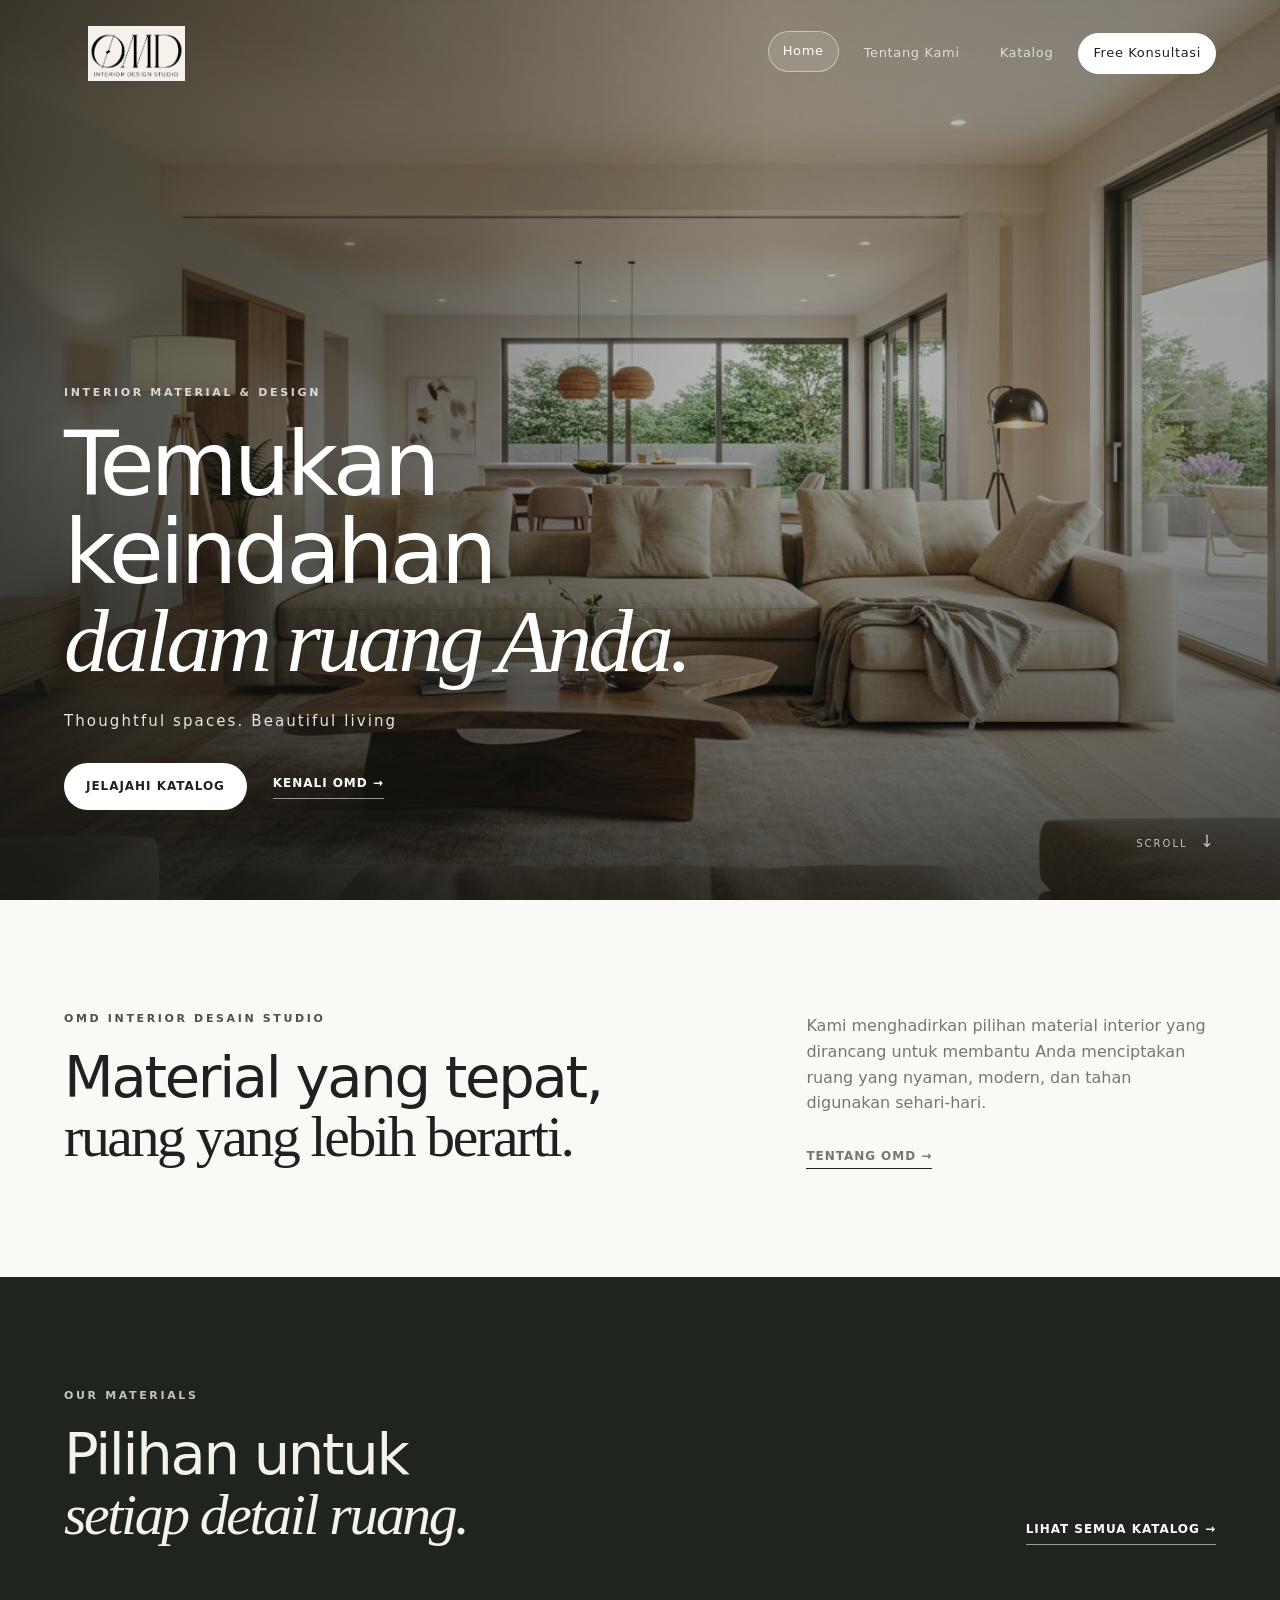
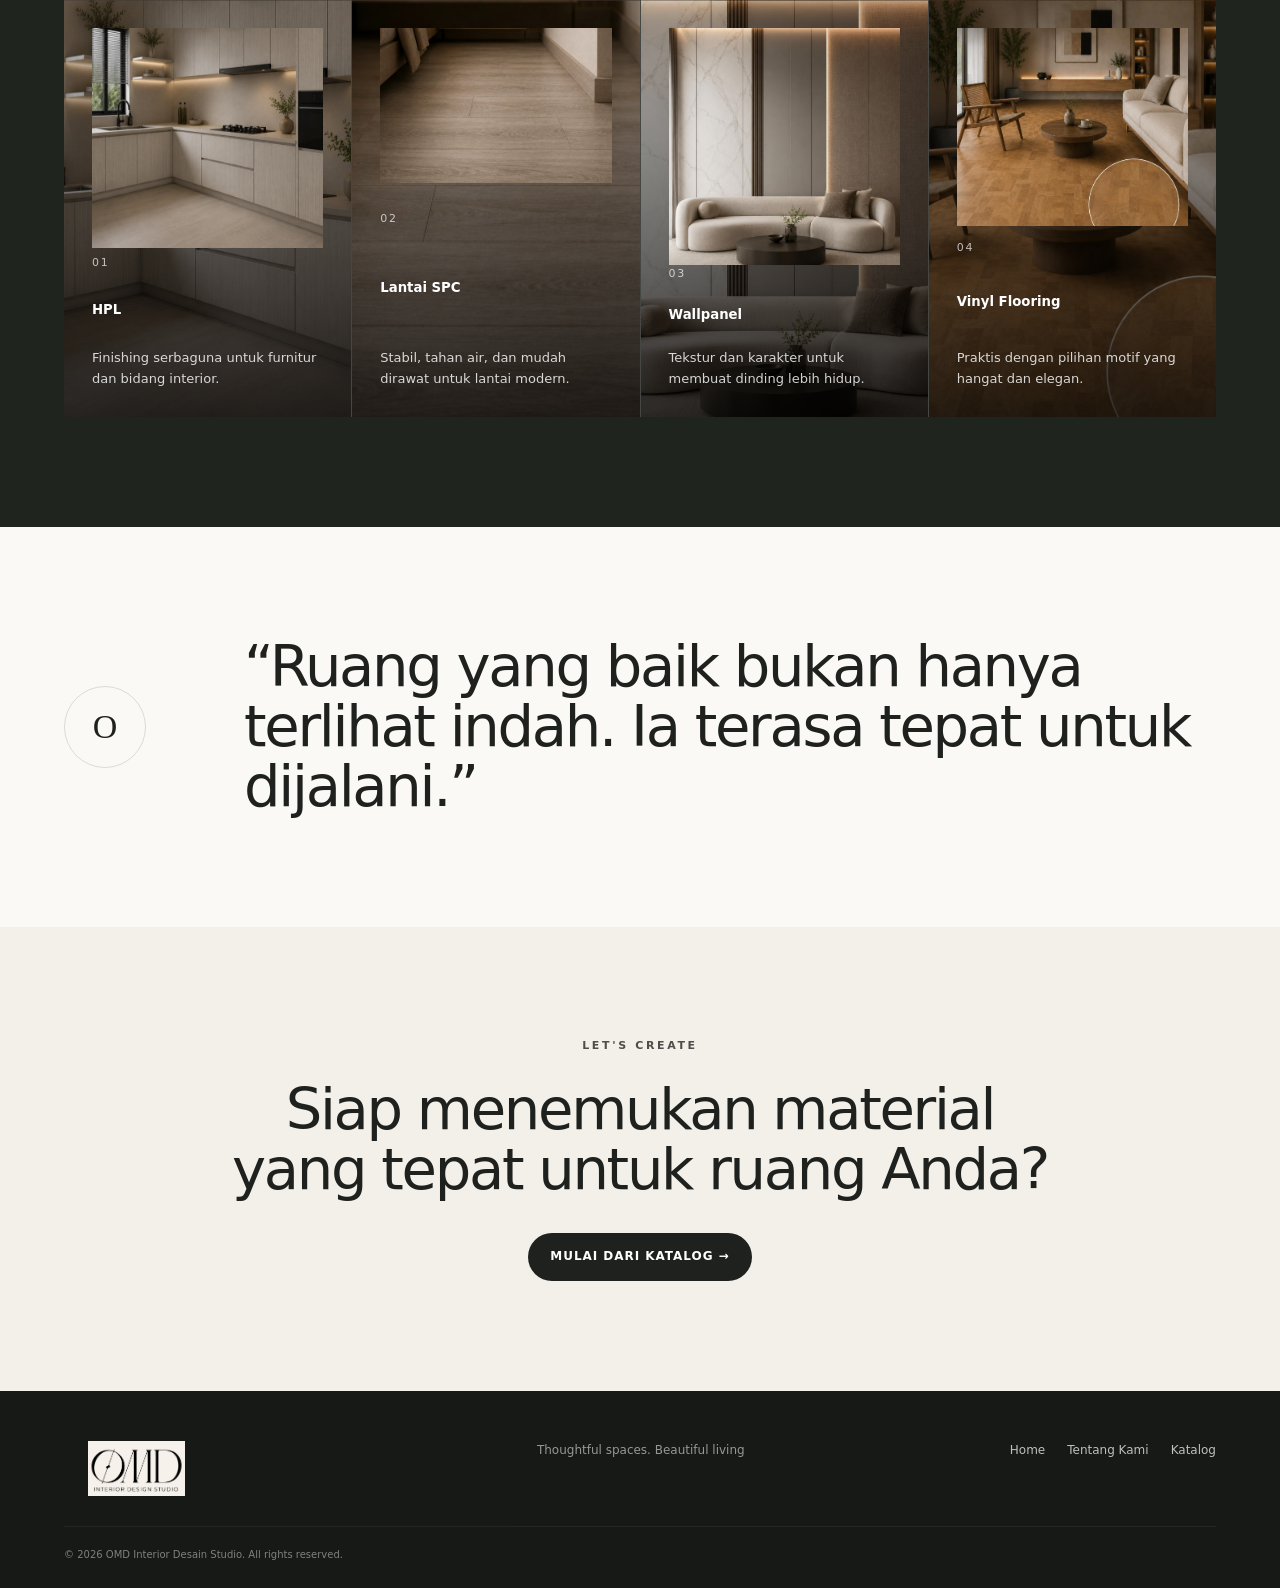
==== commit 624d848d: "Update Category Design" ====
--- a/index.html
+++ b/index.html
@@ -19,8 +19,7 @@
 
     <!-- LOGO OMD -->
     <a class="brand" href="index.html">
-      <img src="assets/logo/OMD_Interior_Design_Studio_transparent_HD.png" alt="OMD Interior Desain Studio"
-        class="brand-logo">
+      <img src="assets/logo/OMD-INTERIOR.PNG" alt="OMD Interior Desain Studio" class="brand-logo">
     </a>
 
     <button class="menu-toggle" aria-label="Buka menu">
